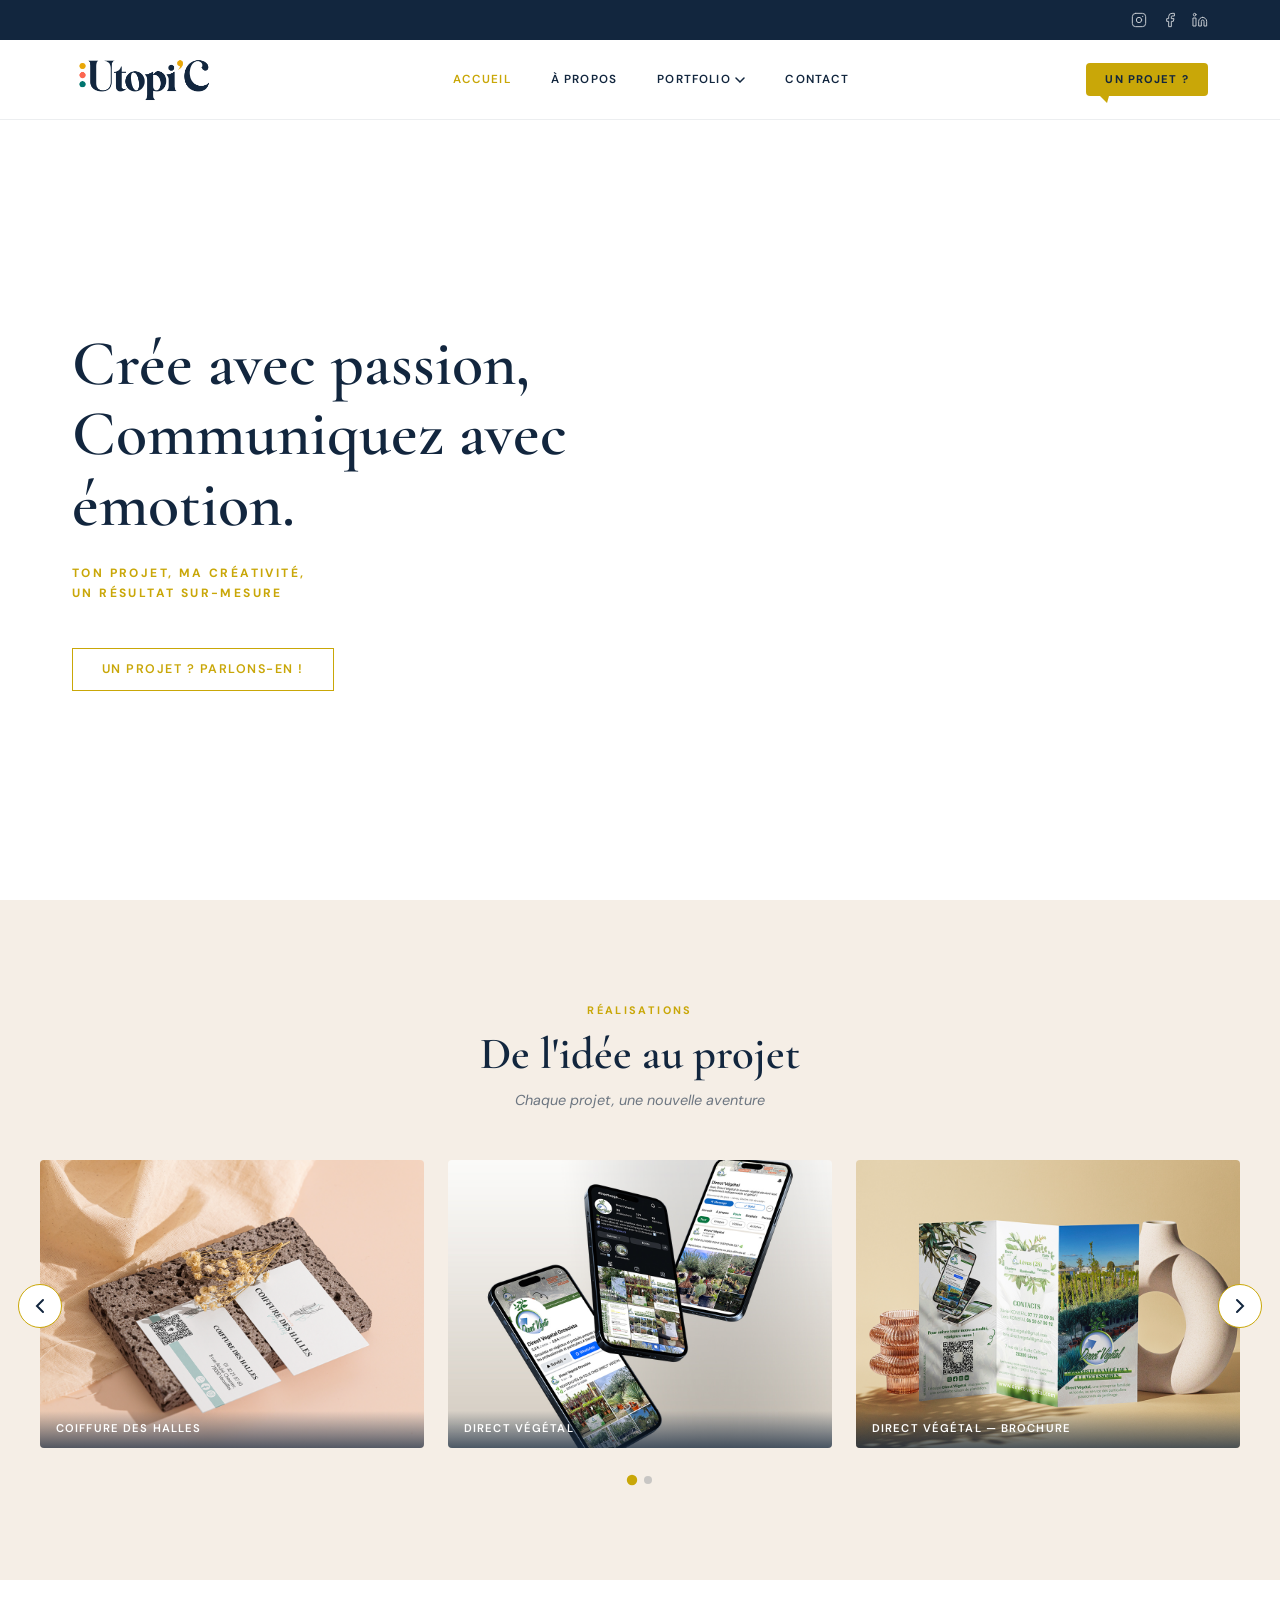
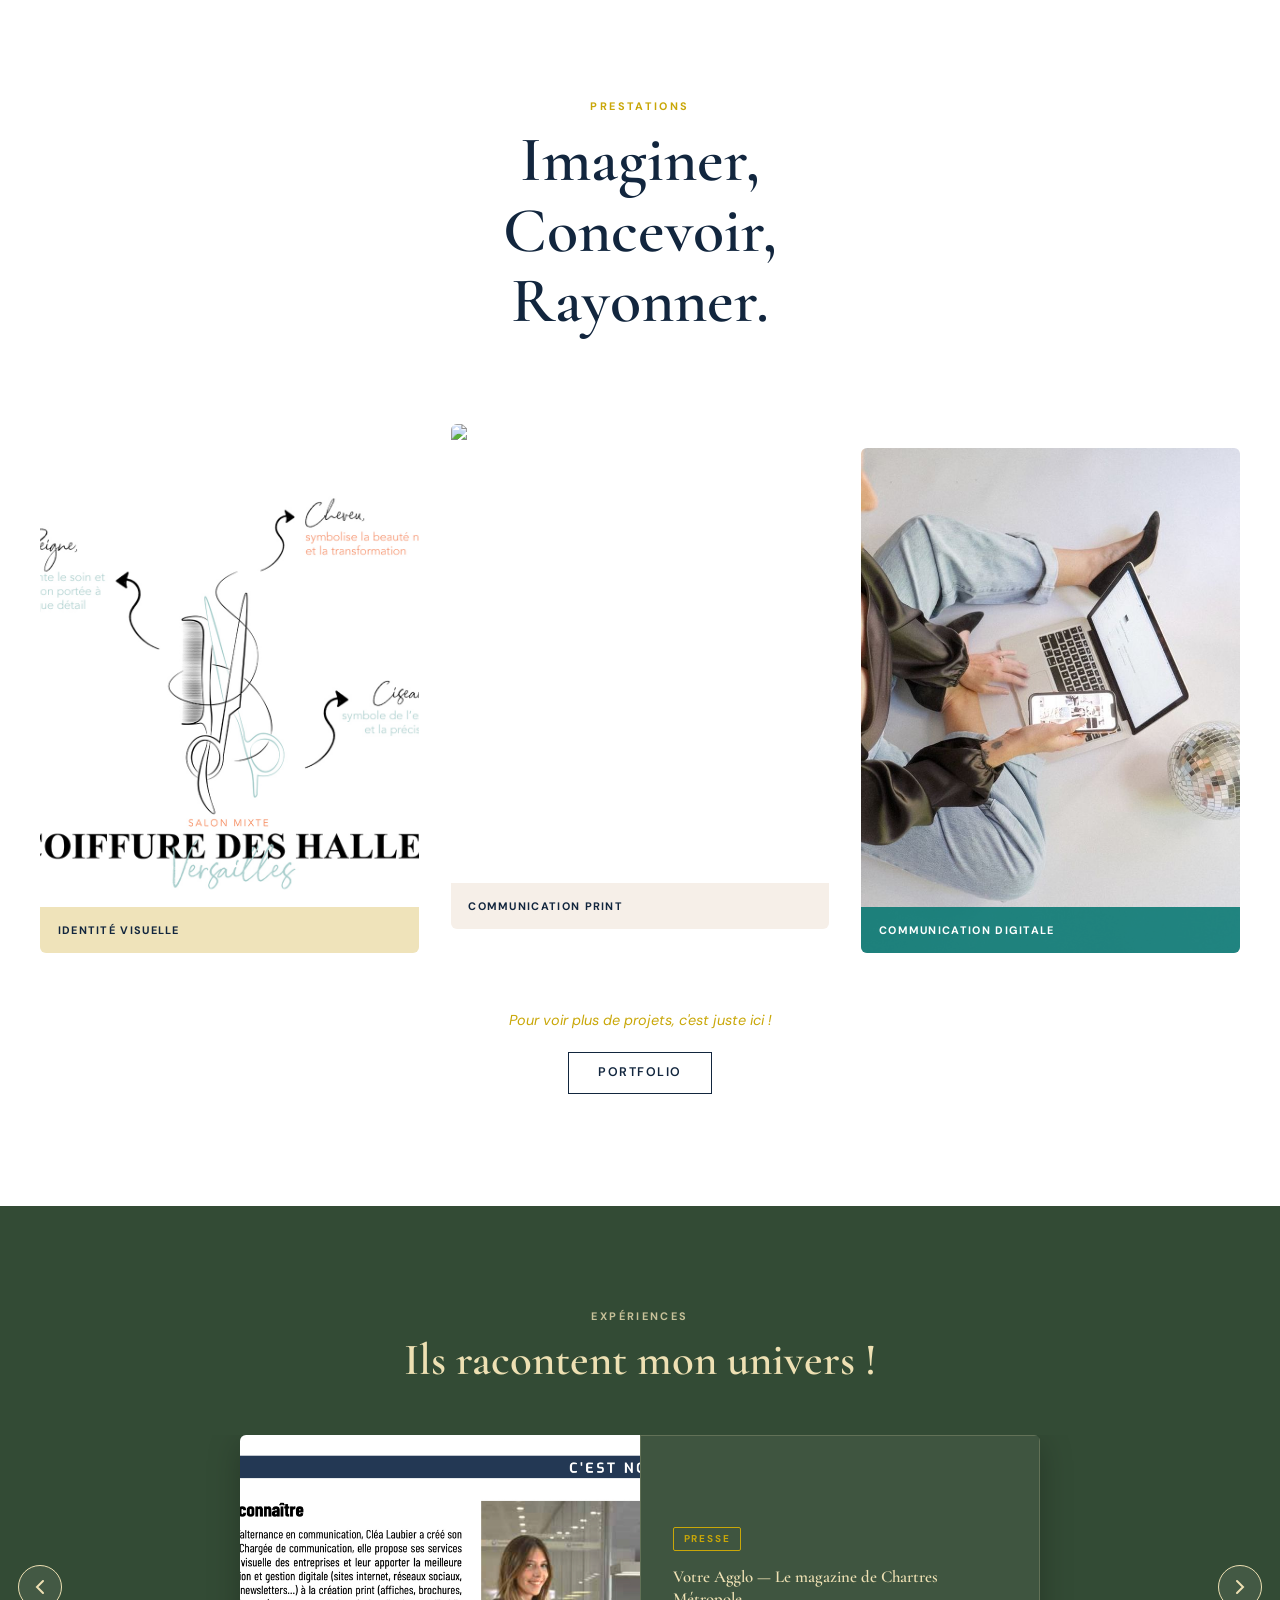
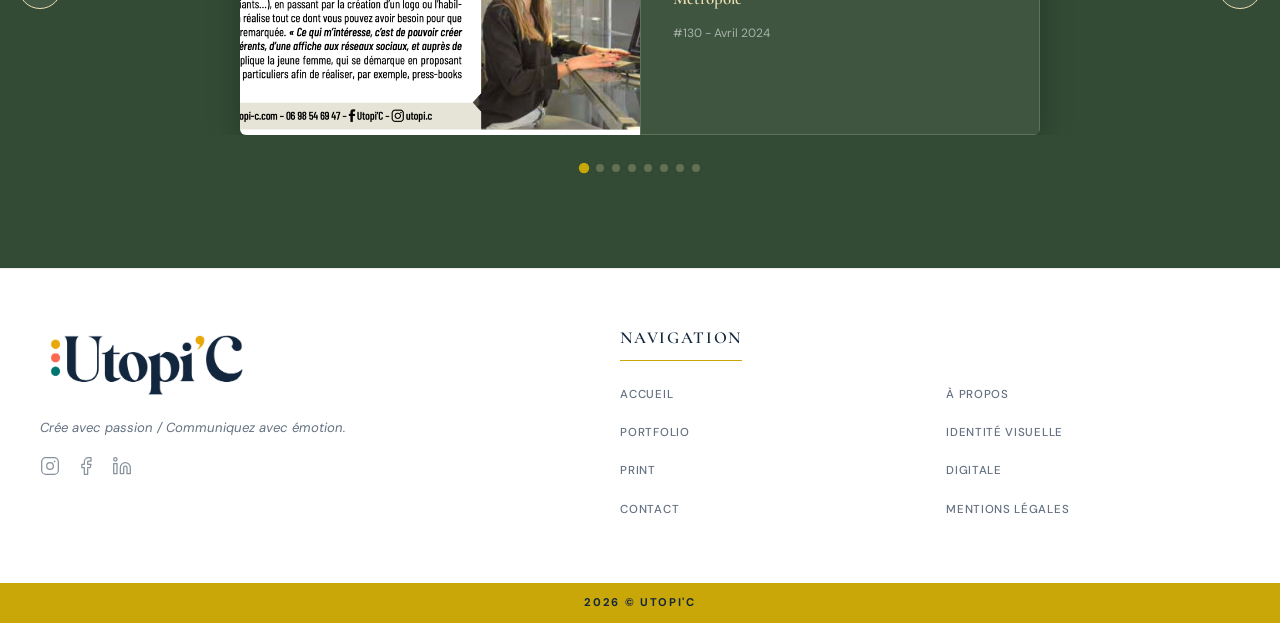
==== index.html @ f3226208 "feat: site Utopi'C complet, prêt pour déploiement" ====
<!DOCTYPE html>
<html lang="fr">
<head>
  <meta charset="UTF-8" />
  <meta name="viewport" content="width=device-width, initial-scale=1.0" />
  <title>Utopi'C — Graphiste & Communicante Freelance</title>
  <meta name="description" content="Cléa Laubier — Graphiste et communicante freelance. Identité visuelle, communication print et digitale. Crée avec passion, communiquez avec émotion." />
  <link rel="preconnect" href="https://fonts.googleapis.com" />
  <link rel="preconnect" href="https://fonts.gstatic.com" crossorigin />
  <link href="https://fonts.googleapis.com/css2?family=Cormorant+Garamond:ital,wght@0,400;0,600;1,400;1,600&family=DM+Sans:ital,opsz,wght@0,9..40,300;0,9..40,400;0,9..40,500;0,9..40,600;1,9..40,400&display=swap" rel="stylesheet" />
  <link rel="stylesheet" href="css/style.css?v=5" />
</head>
<body>

  <!-- ======= HEADER ======= -->
  <header class="site-header" id="navbar">

    <!-- Bande 1 : navy + socials -->
    <div class="header-topbar">
      <div class="header-topbar__inner">
        <div class="header-topbar__socials">
          <a href="https://www.instagram.com/utopi_c_/" target="_blank" rel="noopener" aria-label="Instagram">
            <svg width="16" height="16" viewBox="0 0 24 24" fill="none" stroke="currentColor" stroke-width="1.5" stroke-linecap="round" stroke-linejoin="round">
              <rect x="2" y="2" width="20" height="20" rx="5" ry="5"/><circle cx="12" cy="12" r="4"/><circle cx="17.5" cy="6.5" r="1" fill="currentColor" stroke="none"/>
            </svg>
          </a>
          <a href="https://www.facebook.com/utopic.clea" target="_blank" rel="noopener" aria-label="Facebook">
            <svg width="16" height="16" viewBox="0 0 24 24" fill="none" stroke="currentColor" stroke-width="1.5" stroke-linecap="round" stroke-linejoin="round">
              <path d="M18 2h-3a5 5 0 0 0-5 5v3H7v4h3v8h4v-8h3l1-4h-4V7a1 1 0 0 1 1-1h3z"/>
            </svg>
          </a>
          <a href="https://www.linkedin.com/in/cl%C3%A9a-laubier/" target="_blank" rel="noopener" aria-label="LinkedIn">
            <svg width="16" height="16" viewBox="0 0 24 24" fill="none" stroke="currentColor" stroke-width="1.5" stroke-linecap="round" stroke-linejoin="round">
              <path d="M16 8a6 6 0 0 1 6 6v7h-4v-7a2 2 0 0 0-2-2 2 2 0 0 0-2 2v7h-4v-7a6 6 0 0 1 6-6z"/><rect x="2" y="9" width="4" height="12"/><circle cx="4" cy="4" r="2"/>
            </svg>
          </a>
        </div>
      </div>
    </div>

    <!-- Bande 2 : blanc + logo + nav -->
    <div class="header-main">
      <div class="header-main__inner">

        <a href="index.html" class="header-logo">
          <img src="assets/logos/logo-utopic.png" alt="Utopi'C" class="header-logo__img" />
        </a>

        <nav class="header-nav" id="navMenu" aria-label="Navigation principale">
          <ul class="header-nav__list">
            <li><a href="index.html" class="header-nav__link header-nav__link--active">Accueil</a></li>
            <li><a href="a-propos.html" class="header-nav__link">À propos</a></li>
            <li class="header-nav__item--dropdown">
              <a href="portfolio.html" class="header-nav__link">
                Portfolio
                <svg class="header-nav__chevron" width="10" height="6" viewBox="0 0 10 6" fill="none">
                  <path d="M1 1l4 4 4-4" stroke="currentColor" stroke-width="1.5" stroke-linecap="round"/>
                </svg>
              </a>
              <ul class="header-nav__dropdown">
                <li><a href="identite-visuelle.html" class="header-nav__dropdown-link">Identité visuelle</a></li>
                <li><a href="communication-print.html" class="header-nav__dropdown-link">Communication print</a></li>
                <li><a href="communication-digitale.html" class="header-nav__dropdown-link">Communication digitale</a></li>
              </ul>
            </li>
            <li><a href="contact.html" class="header-nav__link">Contact</a></li>
          </ul>
        </nav>

        <div class="header-right">
          <a href="contact.html" class="btn-contact-bubble">Un projet&nbsp;?</a>
          <button class="header-hamburger" id="hamburger" aria-label="Menu" aria-expanded="false">
            <span></span><span></span><span></span>
          </button>
        </div>

      </div>
    </div>

  </header>

  <main>

    <!-- ======= HERO ======= -->
    <section class="hero">
      <div class="hero__inner">
        <div class="hero__text">
          <p class="hero__tagline">
            Crée avec passion,<br />Communiquez avec émotion.
          </p>
          <p class="hero__subtitle">Ton projet, ma créativité,<br />un résultat sur-mesure</p>
          <a href="contact.html" class="btn btn--gold-outline">Un projet&nbsp;? Parlons-en&nbsp;!</a>
        </div>
        <div class="hero__photo-wrap">
          <img src="assets/images/portrait-clea.png" alt="Cléa Laubier — Graphiste freelance" class="hero__photo" loading="eager" />
        </div>
      </div>
    </section>

    <!-- ======= RÉALISATIONS ======= -->
    <section class="realisations" id="realisations">
      <div class="realisations__inner">

        <header class="section-header">
          <span class="section-label">Réalisations</span>
          <h2 class="section-title">De l'idée au projet</h2>
          <p class="section-sub"><em>Chaque projet, une nouvelle aventure</em></p>
        </header>

        <div class="carousel" id="carouselReal" role="region" aria-label="Carrousel de réalisations">
          <button class="carousel__btn carousel__btn--prev" id="realPrev" aria-label="Projet précédent">
            <svg width="24" height="24" viewBox="0 0 24 24" fill="none" stroke="currentColor" stroke-width="2" stroke-linecap="round"><path d="M15 18l-6-6 6-6"/></svg>
          </button>

          <div class="carousel__viewport">
            <ul class="carousel__track" id="realTrack">
              <li class="carousel__slide">
                <img src="assets/images/carousel-1.png" alt="Coiffure des Halles — identité visuelle" loading="lazy" />
                <span class="carousel__caption">Coiffure des Halles</span>
              </li>
              <li class="carousel__slide">
                <img src="assets/images/carousel-2.jpg" alt="Direct Végétal — réseaux sociaux" loading="lazy" />
                <span class="carousel__caption">Direct Végétal</span>
              </li>
              <li class="carousel__slide">
                <img src="assets/images/carousel-3.png" alt="Direct Végétal — brochure" loading="lazy" />
                <span class="carousel__caption">Direct Végétal — Brochure</span>
              </li>
              <li class="carousel__slide">
                <img src="assets/images/carousel-4.jpg" alt="Letizia Dulier — dossier de sponsoring" loading="lazy" />
                <span class="carousel__caption">Letizia Dulier</span>
              </li>
            </ul>
          </div>

          <button class="carousel__btn carousel__btn--next" id="realNext" aria-label="Projet suivant">
            <svg width="24" height="24" viewBox="0 0 24 24" fill="none" stroke="currentColor" stroke-width="2" stroke-linecap="round"><path d="M9 18l6-6-6-6"/></svg>
          </button>

          <div class="carousel__dots" id="realDots" role="tablist" aria-label="Navigation du carrousel"></div>
        </div>

      </div>
    </section>

    <!-- ======= PRESTATIONS ======= -->
    <section class="prestations" id="prestations">
      <div class="prestations__inner">

        <div class="prestations__header">
          <span class="section-label">Prestations</span>
          <h2 class="prestations__title">Imaginer,<br />Concevoir,<br />Rayonner.</h2>
        </div>

        <div class="prestations__stagger">
          <a href="identite-visuelle.html" class="presta-item presta-item--identite">
            <div class="presta-item__img-wrap">
              <img src="assets/images/presta-identite.jpg" alt="Identité visuelle" loading="lazy" />
            </div>
            <span class="presta-item__label">Identité visuelle</span>
          </a>

          <a href="communication-print.html" class="presta-item presta-item--print">
            <div class="presta-item__img-wrap">
              <img src="assets/images/presta-print.jpg" alt="Communication print" loading="lazy" />
            </div>
            <span class="presta-item__label">Communication print</span>
          </a>

          <a href="communication-digitale.html" class="presta-item presta-item--digital">
            <div class="presta-item__img-wrap">
              <img src="assets/images/presta-digitale.jpeg" alt="Communication digitale" loading="lazy" />
            </div>
            <span class="presta-item__label">Communication digitale</span>
          </a>
        </div>

        <div class="prestations__cta">
          <p>Pour voir plus de projets, c'est juste ici&nbsp;!</p>
          <a href="portfolio.html" class="btn btn--navy">Portfolio</a>
        </div>

      </div>
    </section>

    <!-- ======= EXPÉRIENCES / PRESSE ======= -->
    <section class="experiences" id="experiences">
      <div class="experiences__inner">

        <header class="section-header">
          <span class="section-label">Expériences</span>
          <h2 class="section-title">Ils racontent mon univers&nbsp;!</h2>
        </header>

        <div class="carousel" id="carouselPresse" role="region" aria-label="Carrousel presse">
          <button class="carousel__btn carousel__btn--prev" id="pressePrev" aria-label="Article précédent">
            <svg width="24" height="24" viewBox="0 0 24 24" fill="none" stroke="currentColor" stroke-width="2" stroke-linecap="round"><path d="M15 18l-6-6 6-6"/></svg>
          </button>

          <div class="carousel__viewport">
            <ul class="carousel__track" id="presseTrack">
              <li class="carousel__slide carousel__slide--presse">
                <div class="presse-card">
                  <div class="presse-card__img-wrap">
                    <img src="assets/images/presse-votre-agglo.jpg" alt="Article Votre Agglo" loading="lazy" />
                  </div>
                  <div class="presse-card__body">
                    <span class="presse-card__badge">Presse</span>
                    <p class="presse-card__source">Votre Agglo — Le magazine de Chartres Métropole</p>
                    <p class="presse-card__issue">#130 - Avril 2024</p>
                  </div>
                </div>
              </li>
              <li class="carousel__slide carousel__slide--presse">
                <div class="avis-card">
                  <div class="avis-card__stars">
                    <svg width="20" height="20" viewBox="0 0 24 24" fill="currentColor"><path d="M12 2l3.09 6.26L22 9.27l-5 4.87 1.18 6.88L12 17.77l-6.18 3.25L7 14.14 2 9.27l6.91-1.01L12 2z"/></svg>
                    <svg width="20" height="20" viewBox="0 0 24 24" fill="currentColor"><path d="M12 2l3.09 6.26L22 9.27l-5 4.87 1.18 6.88L12 17.77l-6.18 3.25L7 14.14 2 9.27l6.91-1.01L12 2z"/></svg>
                    <svg width="20" height="20" viewBox="0 0 24 24" fill="currentColor"><path d="M12 2l3.09 6.26L22 9.27l-5 4.87 1.18 6.88L12 17.77l-6.18 3.25L7 14.14 2 9.27l6.91-1.01L12 2z"/></svg>
                    <svg width="20" height="20" viewBox="0 0 24 24" fill="currentColor"><path d="M12 2l3.09 6.26L22 9.27l-5 4.87 1.18 6.88L12 17.77l-6.18 3.25L7 14.14 2 9.27l6.91-1.01L12 2z"/></svg>
                    <svg width="20" height="20" viewBox="0 0 24 24" fill="currentColor"><path d="M12 2l3.09 6.26L22 9.27l-5 4.87 1.18 6.88L12 17.77l-6.18 3.25L7 14.14 2 9.27l6.91-1.01L12 2z"/></svg>
                  </div>
                  <blockquote class="avis-card__quote">
                    « Cléa a su capter l'essence de mon projet dès le premier brief. Le résultat dépasse largement mes attentes — une identité visuelle cohérente, moderne et vraiment à mon image. Je recommande sans hésitation ! »
                  </blockquote>
                  <div class="avis-card__author">
                    <span class="avis-card__name">Loris KONEFAL</span>
                    <span class="avis-card__role">Dirigeant, secteur équestre — Mai 2024</span>
                  </div>
                </div>
              </li>

              <li class="carousel__slide carousel__slide--presse">
                <div class="avis-card">
                  <div class="avis-card__stars">
                    <svg width="20" height="20" viewBox="0 0 24 24" fill="currentColor"><path d="M12 2l3.09 6.26L22 9.27l-5 4.87 1.18 6.88L12 17.77l-6.18 3.25L7 14.14 2 9.27l6.91-1.01L12 2z"/></svg>
                    <svg width="20" height="20" viewBox="0 0 24 24" fill="currentColor"><path d="M12 2l3.09 6.26L22 9.27l-5 4.87 1.18 6.88L12 17.77l-6.18 3.25L7 14.14 2 9.27l6.91-1.01L12 2z"/></svg>
                    <svg width="20" height="20" viewBox="0 0 24 24" fill="currentColor"><path d="M12 2l3.09 6.26L22 9.27l-5 4.87 1.18 6.88L12 17.77l-6.18 3.25L7 14.14 2 9.27l6.91-1.01L12 2z"/></svg>
                    <svg width="20" height="20" viewBox="0 0 24 24" fill="currentColor"><path d="M12 2l3.09 6.26L22 9.27l-5 4.87 1.18 6.88L12 17.77l-6.18 3.25L7 14.14 2 9.27l6.91-1.01L12 2z"/></svg>
                    <svg width="20" height="20" viewBox="0 0 24 24" fill="currentColor"><path d="M12 2l3.09 6.26L22 9.27l-5 4.87 1.18 6.88L12 17.77l-6.18 3.25L7 14.14 2 9.27l6.91-1.01L12 2z"/></svg>
                  </div>
                  <blockquote class="avis-card__quote">
                    « Travail de qualité, à l'écoute, créatif. Je recommande sans hésiter. »
                  </blockquote>
                  <div class="avis-card__author">
                    <span class="avis-card__name">Sophie M.</span>
                    <span class="avis-card__role">Mai 2024</span>
                  </div>
                </div>
              </li>

              <li class="carousel__slide carousel__slide--presse">
                <div class="avis-card">
                  <div class="avis-card__stars">
                    <svg width="20" height="20" viewBox="0 0 24 24" fill="currentColor"><path d="M12 2l3.09 6.26L22 9.27l-5 4.87 1.18 6.88L12 17.77l-6.18 3.25L7 14.14 2 9.27l6.91-1.01L12 2z"/></svg>
                    <svg width="20" height="20" viewBox="0 0 24 24" fill="currentColor"><path d="M12 2l3.09 6.26L22 9.27l-5 4.87 1.18 6.88L12 17.77l-6.18 3.25L7 14.14 2 9.27l6.91-1.01L12 2z"/></svg>
                    <svg width="20" height="20" viewBox="0 0 24 24" fill="currentColor"><path d="M12 2l3.09 6.26L22 9.27l-5 4.87 1.18 6.88L12 17.77l-6.18 3.25L7 14.14 2 9.27l6.91-1.01L12 2z"/></svg>
                    <svg width="20" height="20" viewBox="0 0 24 24" fill="currentColor"><path d="M12 2l3.09 6.26L22 9.27l-5 4.87 1.18 6.88L12 17.77l-6.18 3.25L7 14.14 2 9.27l6.91-1.01L12 2z"/></svg>
                    <svg width="20" height="20" viewBox="0 0 24 24" fill="currentColor"><path d="M12 2l3.09 6.26L22 9.27l-5 4.87 1.18 6.88L12 17.77l-6.18 3.25L7 14.14 2 9.27l6.91-1.01L12 2z"/></svg>
                  </div>
                  <blockquote class="avis-card__quote">
                    « Cléa a su capter l'essence de mon entreprise et la traduire en visuels percutants. »
                  </blockquote>
                  <div class="avis-card__author">
                    <span class="avis-card__name">Pierre D.</span>
                    <span class="avis-card__role">Avril 2024</span>
                  </div>
                </div>
              </li>

              <li class="carousel__slide carousel__slide--presse">
                <div class="avis-card">
                  <div class="avis-card__stars">
                    <svg width="20" height="20" viewBox="0 0 24 24" fill="currentColor"><path d="M12 2l3.09 6.26L22 9.27l-5 4.87 1.18 6.88L12 17.77l-6.18 3.25L7 14.14 2 9.27l6.91-1.01L12 2z"/></svg>
                    <svg width="20" height="20" viewBox="0 0 24 24" fill="currentColor"><path d="M12 2l3.09 6.26L22 9.27l-5 4.87 1.18 6.88L12 17.77l-6.18 3.25L7 14.14 2 9.27l6.91-1.01L12 2z"/></svg>
                    <svg width="20" height="20" viewBox="0 0 24 24" fill="currentColor"><path d="M12 2l3.09 6.26L22 9.27l-5 4.87 1.18 6.88L12 17.77l-6.18 3.25L7 14.14 2 9.27l6.91-1.01L12 2z"/></svg>
                    <svg width="20" height="20" viewBox="0 0 24 24" fill="currentColor"><path d="M12 2l3.09 6.26L22 9.27l-5 4.87 1.18 6.88L12 17.77l-6.18 3.25L7 14.14 2 9.27l6.91-1.01L12 2z"/></svg>
                    <svg width="20" height="20" viewBox="0 0 24 24" fill="currentColor"><path d="M12 2l3.09 6.26L22 9.27l-5 4.87 1.18 6.88L12 17.77l-6.18 3.25L7 14.14 2 9.27l6.91-1.01L12 2z"/></svg>
                  </div>
                  <blockquote class="avis-card__quote">
                    « Une professionnelle réactive et passionnée. Un vrai plaisir de collaborer. »
                  </blockquote>
                  <div class="avis-card__author">
                    <span class="avis-card__name">Marie L.</span>
                    <span class="avis-card__role">Mars 2024</span>
                  </div>
                </div>
              </li>

              <li class="carousel__slide carousel__slide--presse">
                <div class="avis-card">
                  <div class="avis-card__stars">
                    <svg width="20" height="20" viewBox="0 0 24 24" fill="currentColor"><path d="M12 2l3.09 6.26L22 9.27l-5 4.87 1.18 6.88L12 17.77l-6.18 3.25L7 14.14 2 9.27l6.91-1.01L12 2z"/></svg>
                    <svg width="20" height="20" viewBox="0 0 24 24" fill="currentColor"><path d="M12 2l3.09 6.26L22 9.27l-5 4.87 1.18 6.88L12 17.77l-6.18 3.25L7 14.14 2 9.27l6.91-1.01L12 2z"/></svg>
                    <svg width="20" height="20" viewBox="0 0 24 24" fill="currentColor"><path d="M12 2l3.09 6.26L22 9.27l-5 4.87 1.18 6.88L12 17.77l-6.18 3.25L7 14.14 2 9.27l6.91-1.01L12 2z"/></svg>
                    <svg width="20" height="20" viewBox="0 0 24 24" fill="currentColor"><path d="M12 2l3.09 6.26L22 9.27l-5 4.87 1.18 6.88L12 17.77l-6.18 3.25L7 14.14 2 9.27l6.91-1.01L12 2z"/></svg>
                    <svg width="20" height="20" viewBox="0 0 24 24" fill="currentColor"><path d="M12 2l3.09 6.26L22 9.27l-5 4.87 1.18 6.88L12 17.77l-6.18 3.25L7 14.14 2 9.27l6.91-1.01L12 2z"/></svg>
                  </div>
                  <blockquote class="avis-card__quote">
                    « Identité visuelle réussie, communication maîtrisée. Bravo ! »
                  </blockquote>
                  <div class="avis-card__author">
                    <span class="avis-card__name">Thomas R.</span>
                    <span class="avis-card__role">Février 2024</span>
                  </div>
                </div>
              </li>

              <li class="carousel__slide carousel__slide--presse">
                <div class="avis-card">
                  <div class="avis-card__stars">
                    <svg width="20" height="20" viewBox="0 0 24 24" fill="currentColor"><path d="M12 2l3.09 6.26L22 9.27l-5 4.87 1.18 6.88L12 17.77l-6.18 3.25L7 14.14 2 9.27l6.91-1.01L12 2z"/></svg>
                    <svg width="20" height="20" viewBox="0 0 24 24" fill="currentColor"><path d="M12 2l3.09 6.26L22 9.27l-5 4.87 1.18 6.88L12 17.77l-6.18 3.25L7 14.14 2 9.27l6.91-1.01L12 2z"/></svg>
                    <svg width="20" height="20" viewBox="0 0 24 24" fill="currentColor"><path d="M12 2l3.09 6.26L22 9.27l-5 4.87 1.18 6.88L12 17.77l-6.18 3.25L7 14.14 2 9.27l6.91-1.01L12 2z"/></svg>
                    <svg width="20" height="20" viewBox="0 0 24 24" fill="currentColor"><path d="M12 2l3.09 6.26L22 9.27l-5 4.87 1.18 6.88L12 17.77l-6.18 3.25L7 14.14 2 9.27l6.91-1.01L12 2z"/></svg>
                    <svg width="20" height="20" viewBox="0 0 24 24" fill="currentColor"><path d="M12 2l3.09 6.26L22 9.27l-5 4.87 1.18 6.88L12 17.77l-6.18 3.25L7 14.14 2 9.27l6.91-1.01L12 2z"/></svg>
                  </div>
                  <blockquote class="avis-card__quote">
                    « Disponible, créative, à l'écoute. Cléa transforme les idées en projets concrets. »
                  </blockquote>
                  <div class="avis-card__author">
                    <span class="avis-card__name">Caroline B.</span>
                    <span class="avis-card__role">Janvier 2024</span>
                  </div>
                </div>
              </li>

              <li class="carousel__slide carousel__slide--presse">
                <div class="avis-card">
                  <div class="avis-card__stars">
                    <svg width="20" height="20" viewBox="0 0 24 24" fill="currentColor"><path d="M12 2l3.09 6.26L22 9.27l-5 4.87 1.18 6.88L12 17.77l-6.18 3.25L7 14.14 2 9.27l6.91-1.01L12 2z"/></svg>
                    <svg width="20" height="20" viewBox="0 0 24 24" fill="currentColor"><path d="M12 2l3.09 6.26L22 9.27l-5 4.87 1.18 6.88L12 17.77l-6.18 3.25L7 14.14 2 9.27l6.91-1.01L12 2z"/></svg>
                    <svg width="20" height="20" viewBox="0 0 24 24" fill="currentColor"><path d="M12 2l3.09 6.26L22 9.27l-5 4.87 1.18 6.88L12 17.77l-6.18 3.25L7 14.14 2 9.27l6.91-1.01L12 2z"/></svg>
                    <svg width="20" height="20" viewBox="0 0 24 24" fill="currentColor"><path d="M12 2l3.09 6.26L22 9.27l-5 4.87 1.18 6.88L12 17.77l-6.18 3.25L7 14.14 2 9.27l6.91-1.01L12 2z"/></svg>
                    <svg width="20" height="20" viewBox="0 0 24 24" fill="currentColor"><path d="M12 2l3.09 6.26L22 9.27l-5 4.87 1.18 6.88L12 17.77l-6.18 3.25L7 14.14 2 9.27l6.91-1.01L12 2z"/></svg>
                  </div>
                  <blockquote class="avis-card__quote">
                    « Service impeccable, livraison rapide, résultat au-delà de mes attentes. »
                  </blockquote>
                  <div class="avis-card__author">
                    <span class="avis-card__name">Julien P.</span>
                    <span class="avis-card__role">Décembre 2023</span>
                  </div>
                </div>
              </li>
            </ul>
          </div>

          <button class="carousel__btn carousel__btn--next" id="presseNext" aria-label="Article suivant">
            <svg width="24" height="24" viewBox="0 0 24 24" fill="none" stroke="currentColor" stroke-width="2" stroke-linecap="round"><path d="M9 18l6-6-6-6"/></svg>
          </button>

          <div class="carousel__dots" id="presseDots" role="tablist" aria-label="Navigation presse"></div>
        </div>

      </div>
    </section>

  </main>

  <!-- ======= FOOTER ======= -->
  <footer class="site-footer">

    <div class="footer-main">
      <div class="footer-main__inner">

        <div class="footer-brand">
          <img src="assets/logos/logo-utopic.png" alt="Utopi'C" class="footer-brand__logo" />
          <p class="footer-brand__tagline">Crée avec passion / Communiquez avec émotion.</p>
          <div class="footer-brand__socials">
            <a href="https://www.instagram.com/utopi_c_/" target="_blank" rel="noopener" aria-label="Instagram">
              <svg width="20" height="20" viewBox="0 0 24 24" fill="none" stroke="currentColor" stroke-width="1.5" stroke-linecap="round" stroke-linejoin="round">
                <rect x="2" y="2" width="20" height="20" rx="5" ry="5"/><circle cx="12" cy="12" r="4"/><circle cx="17.5" cy="6.5" r="1" fill="currentColor" stroke="none"/>
              </svg>
            </a>
            <a href="https://www.facebook.com/utopic.clea" target="_blank" rel="noopener" aria-label="Facebook">
              <svg width="20" height="20" viewBox="0 0 24 24" fill="none" stroke="currentColor" stroke-width="1.5" stroke-linecap="round" stroke-linejoin="round">
                <path d="M18 2h-3a5 5 0 0 0-5 5v3H7v4h3v8h4v-8h3l1-4h-4V7a1 1 0 0 1 1-1h3z"/>
              </svg>
            </a>
            <a href="https://www.linkedin.com/in/cl%C3%A9a-laubier/" target="_blank" rel="noopener" aria-label="LinkedIn">
              <svg width="20" height="20" viewBox="0 0 24 24" fill="none" stroke="currentColor" stroke-width="1.5" stroke-linecap="round" stroke-linejoin="round">
                <path d="M16 8a6 6 0 0 1 6 6v7h-4v-7a2 2 0 0 0-2-2 2 2 0 0 0-2 2v7h-4v-7a6 6 0 0 1 6-6z"/><rect x="2" y="9" width="4" height="12"/><circle cx="4" cy="4" r="2"/>
              </svg>
            </a>
          </div>
        </div>

        <div class="footer-nav-block">
          <p class="footer-nav-block__title">Navigation</p>
          <ul class="footer-nav-block__cols">
            <li><a href="index.html">Accueil</a></li>
            <li><a href="a-propos.html">À propos</a></li>
            <li><a href="portfolio.html">Portfolio</a></li>
            <li><a href="identite-visuelle.html">Identité visuelle</a></li>
            <li><a href="communication-print.html">Print</a></li>
            <li><a href="communication-digitale.html">Digitale</a></li>
            <li><a href="contact.html">Contact</a></li>
            <li><a href="mentions-legales.html">Mentions légales</a></li>
          </ul>
        </div>

      </div>
    </div>

    <div class="footer-copyright">
      <p>2026 &copy; UTOPI'C</p>
    </div>

  </footer>

  <script src="js/main.js"></script>
</body>
</html>
---- css/style.css ----
/* =============================================
   UTOPI'C — style.css
   ============================================= */

/*
  POLICE MAGIONA DISPLAY — décommenter quand le fichier .woff2 est disponible

@font-face {
  font-family: 'Magiona Display';
  src: url('../assets/fonts/magiona-display.woff2') format('woff2');
  font-weight: 400 700;
  font-style: normal;
  font-display: swap;
}
  Puis : --font-display: 'Magiona Display', 'Cormorant Garamond', Georgia, serif;
*/

/* =============================================
   VARIABLES
   ============================================= */
:root {
  --color-navy:       #12263e;
  --color-green-dark: #334b35;
  --color-teal:       #00756f;
  --color-coral:      #fe6751;
  --color-gold:       #c9a708;
  --color-sand:       #eee0b3;
  --color-cream:      #f5eee6;
  --color-white:      #ffffff;
  --color-text:       #12263e;

  --font-display: 'Cormorant Garamond', Georgia, serif;
  --font-body:    'DM Sans', system-ui, sans-serif;

  --header-topbar-h: 40px;
  --header-main-h:   80px;
  --header-h:        120px;
  --transition:      0.25s ease;
  --max-w:           1200px;
}

/* =============================================
   RESET
   ============================================= */
*, *::before, *::after { box-sizing: border-box; margin: 0; padding: 0; }
html { scroll-behavior: smooth; }
body {
  font-family: var(--font-body);
  color: var(--color-text);
  background: var(--color-white);
  line-height: 1.6;
}
img { display: block; max-width: 100%; height: auto; }
a { text-decoration: none; color: inherit; }
ul { list-style: none; }

/* =============================================
   UTILITIES
   ============================================= */
.btn {
  display: inline-block;
  padding: 0.65rem 1.8rem;
  font-family: var(--font-body);
  font-size: 0.78rem;
  font-weight: 600;
  letter-spacing: 0.12em;
  text-transform: uppercase;
  cursor: pointer;
  border: none;
  transition: background var(--transition), color var(--transition);
}
.btn--gold-outline {
  border: 1.5px solid var(--color-gold);
  color: var(--color-gold);
  background: transparent;
}
.btn--gold-outline:hover {
  background: var(--color-gold);
  color: var(--color-white);
}
.btn--navy {
  border: 1.5px solid var(--color-navy);
  color: var(--color-navy);
  background: transparent;
  display: inline-block;
}
.btn--navy:hover {
  background: var(--color-navy);
  color: var(--color-white);
}
.btn--gold-filled {
  background: var(--color-gold);
  color: var(--color-white);
  border: none;
  display: inline-block;
  font-family: var(--font-display);
  font-style: italic;
  font-size: 1rem;
  letter-spacing: 0.06em;
  text-transform: none;
}
.btn--gold-filled:hover { background: #b8960a; }


/* =============================================
   HEADER — 2 bandes
   ============================================= */
.site-header {
  position: fixed;
  top: 0; left: 0; right: 0;
  z-index: 100;
}
.site-header--scrolled .header-main {
  box-shadow: 0 2px 20px rgba(18,38,62,0.1);
}

/* Bande 1 : navy + socials */
.header-topbar {
  background: var(--color-navy);
  height: var(--header-topbar-h);
}
.header-topbar__inner {
  max-width: var(--max-w);
  margin: 0 auto;
  height: 100%;
  padding: 0 2rem;
  display: flex;
  align-items: center;
  justify-content: flex-end;
}
.header-topbar__socials {
  display: flex;
  align-items: center;
  gap: 0.9rem;
}
.header-topbar__socials a {
  color: var(--color-white);
  opacity: 0.75;
  display: flex;
  transition: opacity var(--transition);
}
.header-topbar__socials a:hover { opacity: 1; }

/* Bande 2 : blanc + logo + nav */
.header-main {
  background: var(--color-white);
  height: var(--header-main-h);
  border-bottom: 1px solid rgba(18,38,62,0.08);
  transition: box-shadow var(--transition);
}
.header-main__inner {
  max-width: var(--max-w);
  margin: 0 auto;
  height: 100%;
  padding: 0 2rem;
  display: flex;
  align-items: center;
  gap: 2rem;
}

/* Logo */
.header-logo { flex-shrink: 0; }
.header-logo__img {
  height: 54px;
  width: auto;
  object-fit: contain;
}

/* Nav */
.header-nav { flex: 1; }
.header-nav__list {
  display: flex;
  align-items: center;
  justify-content: center;
  gap: 2.5rem;
}
.header-nav__link {
  font-size: 0.73rem;
  font-weight: 600;
  letter-spacing: 0.1em;
  text-transform: uppercase;
  color: var(--color-navy);
  display: flex;
  align-items: center;
  gap: 0.3rem;
  transition: color var(--transition);
}
.header-nav__link:hover,
.header-nav__link--active { color: var(--color-gold); }

/* Dropdown */
.header-nav__item--dropdown { position: relative; }
.header-nav__chevron {
  transition: transform var(--transition);
  flex-shrink: 0;
}
.header-nav__item--dropdown:hover .header-nav__chevron { transform: rotate(180deg); }
.header-nav__dropdown {
  position: absolute;
  top: calc(100% + 1rem);
  left: 50%;
  transform: translateX(-50%);
  background: var(--color-white);
  border-top: 2px solid var(--color-gold);
  box-shadow: 0 8px 24px rgba(18,38,62,0.12);
  min-width: 220px;
  padding: 0.5rem 0;
  opacity: 0;
  visibility: hidden;
  pointer-events: none;
  transition: opacity var(--transition), visibility var(--transition), top var(--transition);
}
.header-nav__item--dropdown:hover .header-nav__dropdown {
  opacity: 1;
  visibility: visible;
  pointer-events: auto;
  top: calc(100% + 0.5rem);
}
.header-nav__dropdown-link {
  display: block;
  padding: 0.65rem 1.4rem;
  font-size: 0.71rem;
  font-weight: 500;
  letter-spacing: 0.08em;
  text-transform: uppercase;
  color: var(--color-navy);
  transition: color var(--transition), padding-left var(--transition);
}
.header-nav__dropdown-link:hover { color: var(--color-gold); padding-left: 1.8rem; }

/* Bouton Contact — bulle de dialogue */
.header-right {
  display: flex;
  align-items: center;
  gap: 1rem;
  flex-shrink: 0;
}
.btn-contact-bubble {
  background: var(--color-gold);
  color: var(--color-navy);
  padding: 0.5rem 1.2rem;
  font-size: 0.7rem;
  font-weight: 700;
  letter-spacing: 0.1em;
  text-transform: uppercase;
  border-radius: 4px;
  position: relative;
  display: inline-block;
  transition: background var(--transition);
}
.btn-contact-bubble::after {
  content: '';
  position: absolute;
  bottom: -7px;
  left: 14px;
  border-left: 7px solid transparent;
  border-right: 2px solid transparent;
  border-top: 7px solid var(--color-gold);
  transition: border-top-color var(--transition);
}
.btn-contact-bubble:hover { background: #b8960a; }
.btn-contact-bubble:hover::after { border-top-color: #b8960a; }

/* Hamburger */
.header-hamburger {
  display: none;
  flex-direction: column;
  justify-content: center;
  gap: 5px;
  width: 28px;
  height: 28px;
  background: none;
  border: none;
  cursor: pointer;
  padding: 0;
}
.header-hamburger span {
  display: block;
  height: 2px;
  width: 100%;
  background: var(--color-navy);
  border-radius: 2px;
  transition: transform var(--transition), opacity var(--transition);
}
.header-hamburger.is-open span:nth-child(1) { transform: translateY(7px) rotate(45deg); }
.header-hamburger.is-open span:nth-child(2) { opacity: 0; }
.header-hamburger.is-open span:nth-child(3) { transform: translateY(-7px) rotate(-45deg); }


/* =============================================
   FOOTER — fond blanc + barre dorée
   ============================================= */
.site-footer { }

.footer-main {
  background: var(--color-white);
  padding: 3.5rem 2rem;
  border-top: 1px solid rgba(18,38,62,0.08);
}
.footer-main__inner {
  max-width: var(--max-w);
  margin: 0 auto;
  display: grid;
  grid-template-columns: 1fr 1.2fr;
  gap: 4rem;
  align-items: start;
}

.footer-brand__logo {
  height: 80px;
  width: auto;
  object-fit: contain;
  margin-bottom: 0.8rem;
}
.footer-brand__tagline {
  font-size: 0.82rem;
  font-style: italic;
  color: var(--color-navy);
  opacity: 0.65;
  line-height: 1.7;
  margin-bottom: 1rem;
}
.footer-brand__socials {
  display: flex;
  gap: 1rem;
}
.footer-brand__socials a {
  color: var(--color-navy);
  opacity: 0.5;
  display: flex;
  transition: opacity var(--transition), color var(--transition);
}
.footer-brand__socials a:hover { opacity: 1; color: var(--color-gold); }

.footer-nav-block__title {
  font-family: var(--font-display);
  font-size: 1.05rem;
  font-weight: 600;
  color: var(--color-navy);
  text-transform: uppercase;
  letter-spacing: 0.1em;
  padding-bottom: 0.5rem;
  border-bottom: 1.5px solid var(--color-gold);
  margin-bottom: 1.2rem;
  display: inline-block;
}
.footer-nav-block__cols {
  display: grid;
  grid-template-columns: 1fr 1fr;
  gap: 0.4rem 2rem;
}
.footer-nav-block__cols li { margin-bottom: 0.4rem; }
.footer-nav-block__cols a {
  font-size: 0.72rem;
  font-weight: 500;
  letter-spacing: 0.06em;
  text-transform: uppercase;
  color: var(--color-navy);
  opacity: 0.65;
  transition: opacity var(--transition), color var(--transition);
}
.footer-nav-block__cols a:hover { opacity: 1; color: var(--color-gold); }

.footer-copyright {
  background: var(--color-gold);
  padding: 0.7rem 2rem;
  text-align: center;
}
.footer-copyright p {
  font-size: 0.7rem;
  font-weight: 700;
  letter-spacing: 0.15em;
  text-transform: uppercase;
  color: var(--color-navy);
}


/* =============================================
   SECTION COMMONS
   ============================================= */
.section-header {
  text-align: center;
  margin-bottom: 3rem;
}
.section-label {
  display: inline-block;
  font-size: 0.68rem;
  font-weight: 700;
  letter-spacing: 0.22em;
  text-transform: uppercase;
  color: var(--color-gold);
  margin-bottom: 0.6rem;
}
.section-title {
  font-family: var(--font-display);
  font-size: clamp(2rem, 3.5vw, 3rem);
  font-weight: 600;
  color: var(--color-navy);
  line-height: 1.15;
  margin-bottom: 0.5rem;
}
.section-sub {
  font-size: 0.9rem;
  color: var(--color-text);
  opacity: 0.6;
  font-style: italic;
}


/* =============================================
   HERO — texte gauche, photo droite
   ============================================= */
.hero {
  min-height: 100vh;
  padding-top: var(--header-h);
  background: var(--color-white);
  display: flex;
  align-items: center;
}
.hero__inner {
  max-width: var(--max-w);
  margin: 0 auto;
  padding: 6rem 2rem;
  display: grid;
  grid-template-columns: 1.3fr 1fr;
  align-items: center;
  gap: 4rem;
}
.hero__tagline {
  font-family: var(--font-display);
  font-size: clamp(2.8rem, 5vw, 5rem);
  font-weight: 600;
  line-height: 1.1;
  color: var(--color-navy);
  margin-bottom: 1.4rem;
}
.hero__subtitle {
  font-size: 0.75rem;
  font-weight: 700;
  letter-spacing: 0.2em;
  text-transform: uppercase;
  color: var(--color-gold);
  margin-bottom: 2.8rem;
  line-height: 1.7;
}
.hero__photo-wrap {
  display: flex;
  justify-content: center;
}
.hero__photo {
  width: 100%;
  max-width: 420px;
  aspect-ratio: 3 / 4;
  object-fit: cover;
  object-position: top center;
  border-radius: 200px 200px 0 200px;
  display: block;
  color: transparent;
}

/* Hide Contact nav link on the contact page itself */
.page-contact .header-nav__list > li > a[href="contact.html"] { display: none; }


/* =============================================
   RÉALISATIONS — fond crème, carousel projets
   ============================================= */
.realisations {
  padding: 6rem 2rem;
  background: var(--color-cream);
}
.realisations__inner {
  max-width: var(--max-w);
  margin: 0 auto;
}

/* --- Carousel --- */
.carousel { position: relative; }
.carousel__viewport { overflow: hidden; }
.carousel__track {
  display: flex;
  gap: 1.5rem;
  transition: transform 0.45s cubic-bezier(0.4, 0, 0.2, 1);
  will-change: transform;
}
.carousel__slide {
  flex: 0 0 calc(33.333% - 1rem);
  min-width: 0;
  position: relative;
  border-radius: 4px;
  overflow: hidden;
  cursor: default;
}
.carousel__slide img {
  width: 100%;
  aspect-ratio: 4 / 3;
  object-fit: cover;
  display: block;
  transition: transform 0.4s ease;
  color: transparent;
}
.carousel__slide:hover img { transform: scale(1.03); }
.carousel__caption {
  position: absolute;
  bottom: 0; left: 0; right: 0;
  padding: 0.6rem 1rem;
  background: linear-gradient(transparent, rgba(18,38,62,0.7));
  color: var(--color-white);
  font-size: 0.7rem;
  font-weight: 600;
  letter-spacing: 0.1em;
  text-transform: uppercase;
}

/* Boutons */
.carousel__btn {
  position: absolute;
  top: 50%;
  transform: translateY(calc(-50% - 1rem));
  z-index: 2;
  width: 44px;
  height: 44px;
  border-radius: 50%;
  border: 1.5px solid var(--color-gold);
  background: var(--color-white);
  color: var(--color-navy);
  cursor: pointer;
  display: flex;
  align-items: center;
  justify-content: center;
  transition: background var(--transition), color var(--transition);
}
.carousel__btn:hover { background: var(--color-gold); color: var(--color-white); }
.carousel__btn--prev { left: -22px; }
.carousel__btn--next { right: -22px; }
.carousel__btn:disabled { opacity: 0.3; cursor: default; }

/* Dots */
.carousel__dots {
  display: flex;
  justify-content: center;
  gap: 0.5rem;
  margin-top: 1.8rem;
}
.carousel__dot {
  width: 8px;
  height: 8px;
  border-radius: 50%;
  border: none;
  background: rgba(18,38,62,0.2);
  cursor: pointer;
  padding: 0;
  transition: background var(--transition), transform var(--transition);
}
.carousel__dot.is-active {
  background: var(--color-gold);
  transform: scale(1.3);
}


/* =============================================
   PRESTATIONS — fond blanc, titre + 3 images en escalier
   ============================================= */
.prestations {
  padding: 7rem 2rem;
  background: var(--color-white);
}
.prestations__inner {
  max-width: var(--max-w);
  margin: 0 auto;
}
.prestations__header {
  text-align: center;
  margin-bottom: 4rem;
}
.prestations__title {
  font-family: var(--font-display);
  font-size: clamp(2.8rem, 5vw, 5rem);
  font-weight: 600;
  color: var(--color-navy);
  text-align: center;
  line-height: 1.1;
}

/* Escalier : 3 colonnes décalées */
.prestations__stagger {
  display: grid;
  grid-template-columns: repeat(3, 1fr);
  gap: 2rem;
  align-items: center;
  margin-bottom: 3.5rem;
}
.presta-item {
  border-radius: 6px;
  overflow: hidden;
  position: relative;
  text-decoration: none;
  display: block;
  transition: transform var(--transition), box-shadow var(--transition);
}
.presta-item:nth-child(1) { margin-top: 3rem; }
.presta-item:nth-child(2) { margin-top: 0; }
.presta-item:nth-child(3) { margin-top: 3rem; }

.presta-item:hover { transform: translateY(-4px); box-shadow: 0 16px 40px rgba(18,38,62,0.14); }

.presta-item__img-wrap {
  position: relative;
  aspect-ratio: 3/4;
  overflow: hidden;
}
.presta-item__img-wrap img {
  position: absolute;
  inset: 0;
  width: 100%;
  height: 100%;
  object-fit: cover;
  display: block;
  color: transparent;
  transition: transform 0.45s ease;
}
.presta-item:hover .presta-item__img-wrap img { transform: scale(1.05); }

.presta-item__label {
  position: absolute;
  bottom: 0; left: 0; right: 0;
  padding: 0.9rem 1.1rem;
  font-size: 0.68rem;
  font-weight: 700;
  letter-spacing: 0.12em;
  text-transform: uppercase;
  color: var(--color-navy);
}
.presta-item--identite .presta-item__label  { background: rgba(238,224,179,0.9); }
.presta-item--print    .presta-item__label  { background: rgba(245,238,230,0.9); }
.presta-item--digital  .presta-item__label  {
  background: rgba(0,117,111,0.85);
  color: var(--color-white);
}

/* CTA */
.prestations__cta {
  text-align: center;
  display: flex;
  flex-direction: column;
  align-items: center;
  gap: 1.2rem;
}
.prestations__cta p {
  font-size: 0.9rem;
  font-style: italic;
  color: var(--color-gold);
}


/* =============================================
   EXPÉRIENCES — fond vert foncé #334b35
   ============================================= */
.experiences {
  padding: 6rem 2rem;
  background: var(--color-green-dark);
}
.experiences__inner { max-width: var(--max-w); margin: 0 auto; }
.experiences .section-label { color: var(--color-sand) !important; opacity: 0.8; }
.experiences .section-title { color: var(--color-sand) !important; }
.experiences .section-sub   { color: var(--color-sand) !important; opacity: 0.6; }

/* Slide presse/avis — carousel pleine largeur */
.carousel__slide--presse { flex: 0 0 100%; }
.carousel__slide--presse .presse-card,
.carousel__slide--presse .avis-card { max-width: 800px; margin: 0 auto; }

.presse-card {
  display: grid;
  grid-template-columns: 1fr 1fr;
  border-radius: 6px;
  overflow: hidden;
  box-shadow: 0 8px 32px rgba(0,0,0,0.25);
}
.presse-card__img-wrap {
  overflow: hidden;
  aspect-ratio: 4/3;
}
.presse-card__img-wrap img {
  width: 100%; height: 100%;
  object-fit: cover; object-position: top;
  display: block; color: transparent;
}
.presse-card__body {
  background: rgba(255,255,255,0.06);
  border: 1px solid rgba(238,224,179,0.2);
  color: var(--color-white);
  padding: 2.5rem 2rem;
  display: flex;
  flex-direction: column;
  justify-content: center;
  gap: 0.9rem;
}
.presse-card__badge {
  display: inline-block;
  font-size: 0.62rem;
  font-weight: 700;
  letter-spacing: 0.18em;
  text-transform: uppercase;
  color: var(--color-gold);
  border: 1px solid var(--color-gold);
  padding: 0.2rem 0.6rem;
  border-radius: 2px;
  width: fit-content;
}
.presse-card__source {
  font-family: var(--font-display);
  font-size: 1.05rem;
  font-weight: 600;
  line-height: 1.3;
  color: var(--color-sand);
}
.presse-card__issue { font-size: 0.75rem; opacity: 0.55; }

/* Carte avis client */
.avis-card {
  background: rgba(255,255,255,0.06);
  border: 1px solid rgba(238,224,179,0.2);
  border-radius: 6px;
  padding: 2.5rem 3rem;
  display: flex;
  flex-direction: column;
  gap: 1.4rem;
  box-shadow: 0 8px 32px rgba(0,0,0,0.25);
}
.avis-card__stars {
  display: flex;
  gap: 0.25rem;
  color: var(--color-gold);
}
.avis-card__quote {
  font-family: var(--font-display);
  font-size: 1.15rem;
  font-style: italic;
  line-height: 1.65;
  color: var(--color-sand);
}
.avis-card__author {
  display: flex;
  flex-direction: column;
  gap: 0.15rem;
}
.avis-card__name {
  font-size: 0.75rem;
  font-weight: 700;
  letter-spacing: 0.12em;
  text-transform: uppercase;
  color: var(--color-gold);
}
.avis-card__role {
  font-size: 0.72rem;
  color: var(--color-sand);
  opacity: 0.6;
}

/* Dots sur fond vert */
.experiences .carousel__dot { background: rgba(238,224,179,0.25); }
.experiences .carousel__dot.is-active { background: var(--color-gold); }
.experiences .carousel__btn {
  background: rgba(255,255,255,0.08);
  border-color: var(--color-sand);
  color: var(--color-sand);
}
.experiences .carousel__btn:hover { background: var(--color-gold); border-color: var(--color-gold); color: var(--color-navy); }


/* =============================================
   RESPONSIVE
   ============================================= */
@media (max-width: 768px) {

  /* Header — topbar masquée sur mobile */
  .header-topbar { display: none; }

  .header-nav {
    position: fixed;
    top: var(--header-main-h);
    left: 0; right: 0; bottom: 0;
    background: var(--color-white);
    border-top: 1px solid rgba(18,38,62,0.1);
    flex-direction: column;
    justify-content: flex-start;
    padding: 2rem 1.5rem;
    transform: translateX(100%);
    transition: transform var(--transition);
    overflow-y: auto;
  }
  .header-nav.is-open { transform: translateX(0); }
  .header-nav__list {
    flex-direction: column;
    align-items: flex-start;
    gap: 0;
  }
  .header-nav__list > li { width: 100%; border-bottom: 1px solid rgba(18,38,62,0.06); }
  .header-nav__link { padding: 1rem 0; font-size: 0.85rem; }
  .header-nav__dropdown {
    position: static;
    transform: none;
    box-shadow: none;
    border-top: none;
    border-left: 2px solid var(--color-gold);
    margin-left: 1rem;
    opacity: 1;
    visibility: visible;
    pointer-events: auto;
    padding: 0.25rem 0;
    display: none;
  }
  .header-nav__item--dropdown.is-open .header-nav__dropdown { display: block; }
  .header-nav__chevron { margin-left: auto; }
  .header-hamburger { display: flex; }

  /* Hero */
  .hero__inner {
    padding: 3rem 1.5rem 4rem;
    grid-template-columns: 1fr;
  }
  .hero__tagline { font-size: clamp(2rem, 7vw, 3rem); }
  .hero__photo-wrap { order: -1; }
  .hero__photo { max-width: 240px; border-radius: 120px 120px 0 120px; }

  /* Footer */
  .footer-main__inner { grid-template-columns: 1fr; gap: 2rem; }
  .footer-nav-block__cols { grid-template-columns: 1fr; }

  /* Carousel */
  .carousel__slide { flex: 0 0 100%; }
  .carousel__btn--prev { left: -4px; }
  .carousel__btn--next { right: -4px; }

  /* Prestations */
  .prestations__stagger { grid-template-columns: 1fr; }
  .presta-item:nth-child(1),
  .presta-item:nth-child(2),
  .presta-item:nth-child(3) { margin-top: 0; }

  /* Presse / Avis */
  .presse-card { grid-template-columns: 1fr; }
  .presse-card__img-wrap { aspect-ratio: 16/9; }
  .carousel__slide--presse { flex: 0 0 100%; }
  .avis-card { padding: 2rem 1.5rem; }
}

@media (min-width: 769px) and (max-width: 1024px) {
  .carousel__slide { flex: 0 0 calc(50% - 0.75rem); }
  .prestations__stagger { grid-template-columns: repeat(2, 1fr); }
  .presta-item:nth-child(1),
  .presta-item:nth-child(3) { margin-top: 1.5rem; }
}
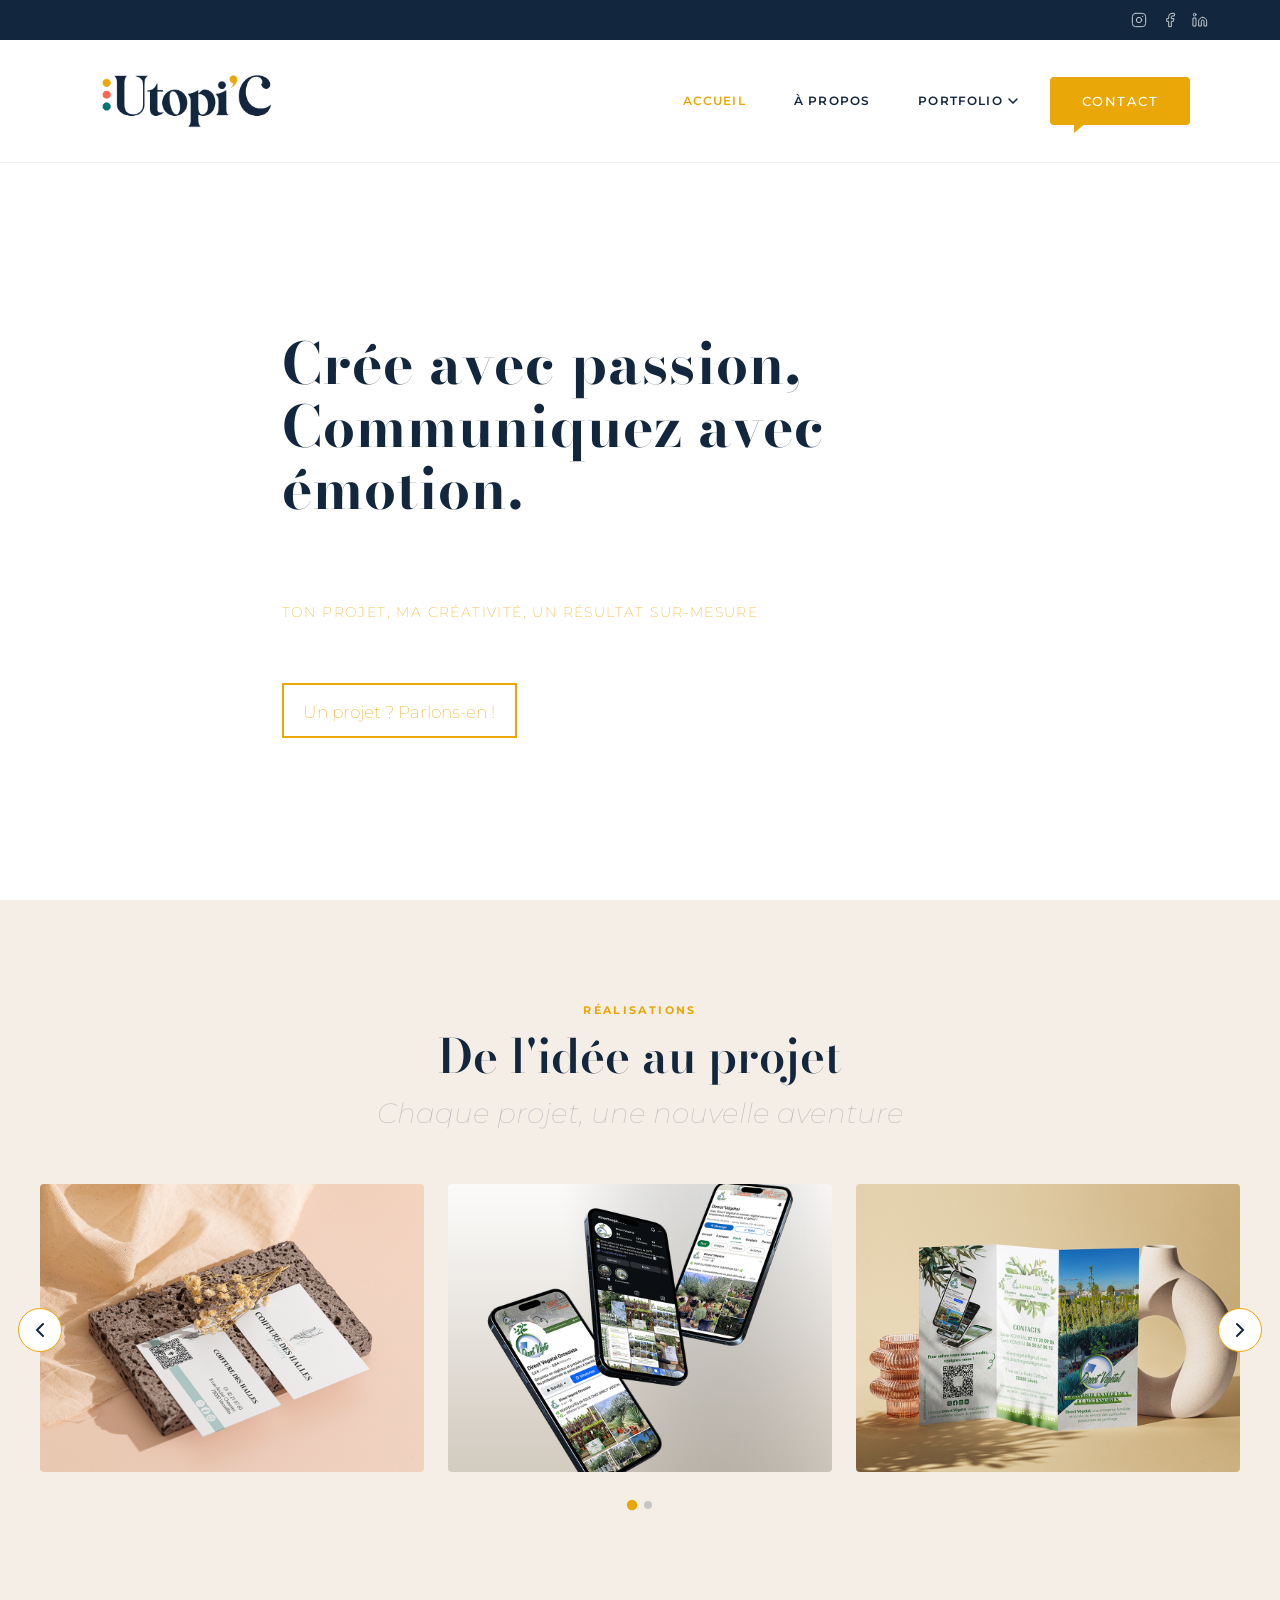
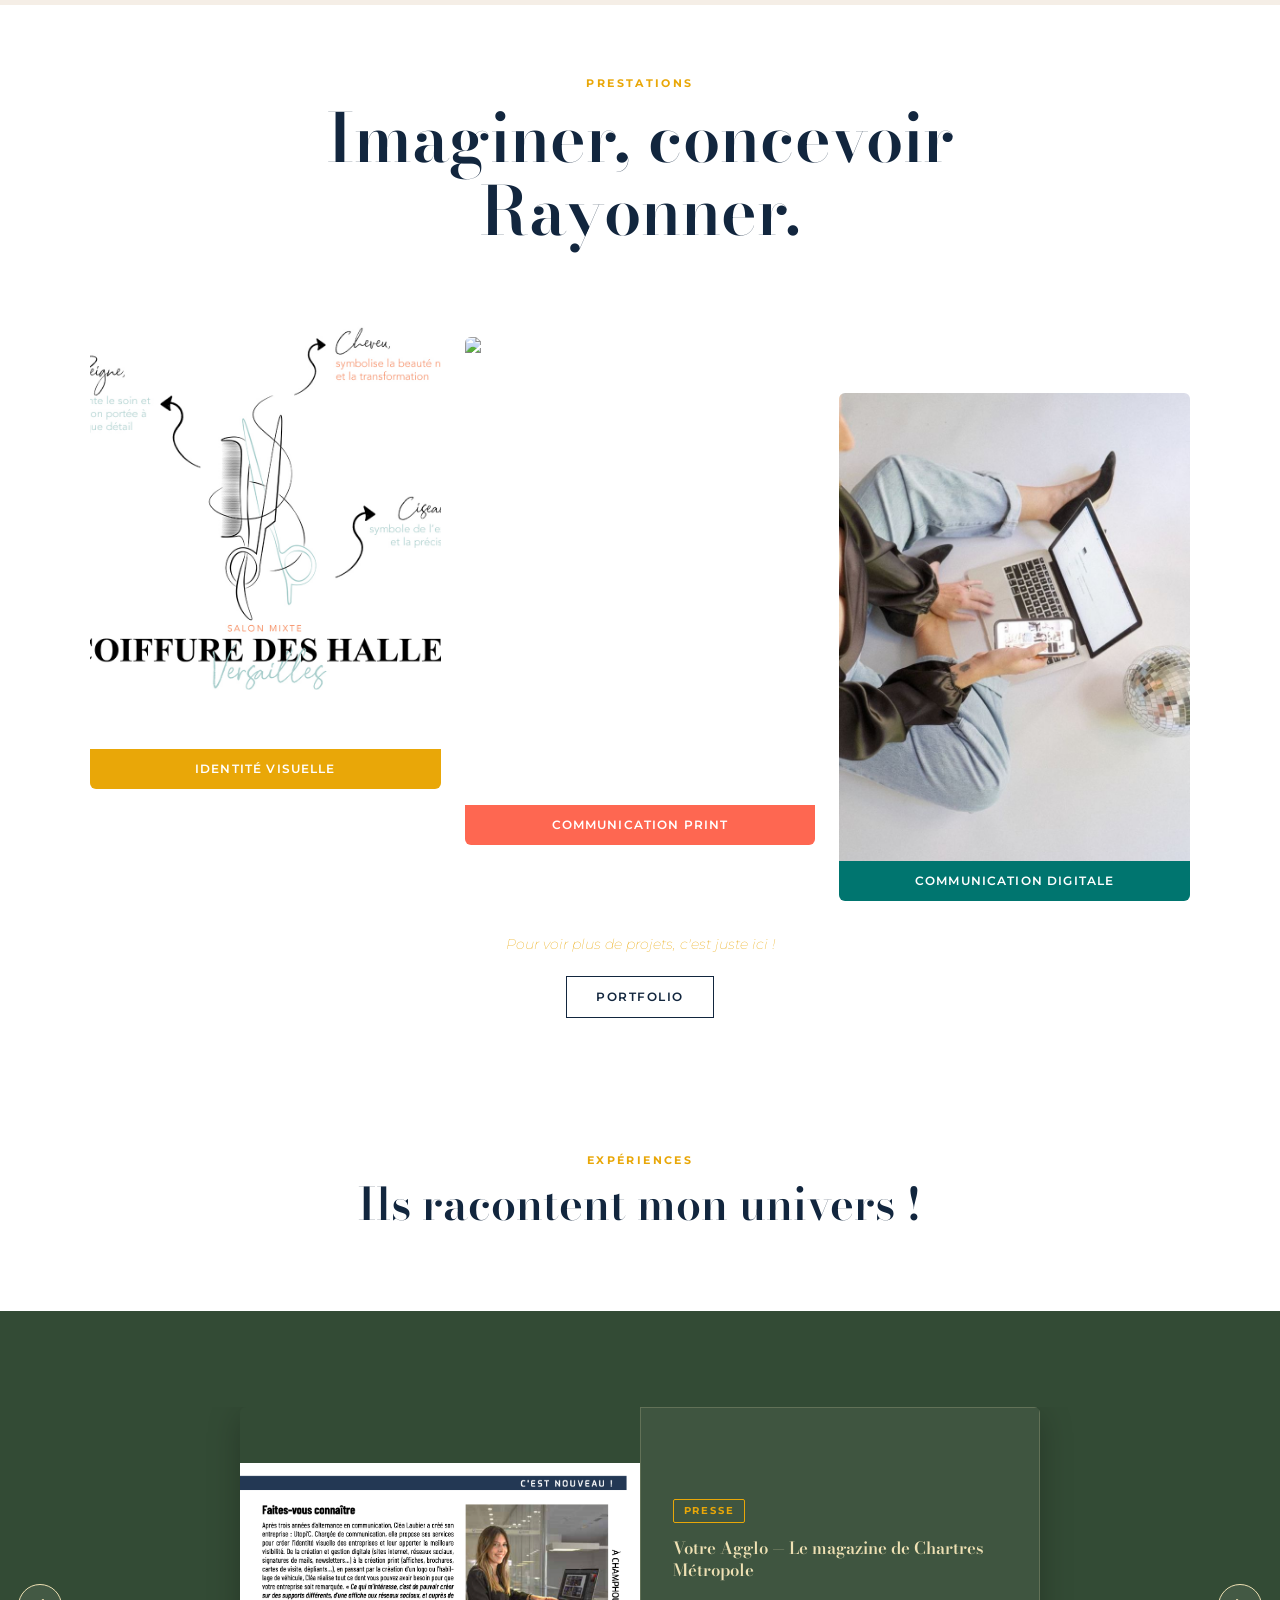
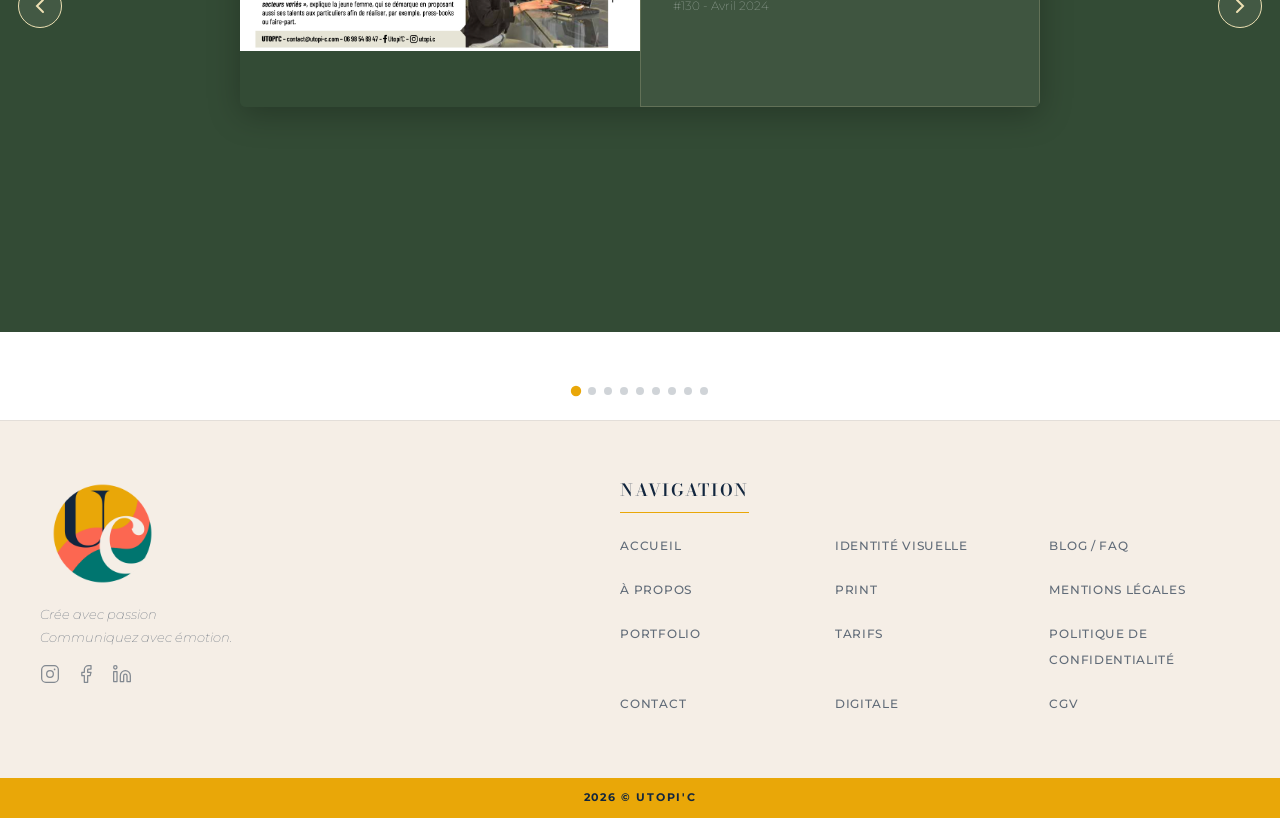
==== commit 52633b87: "Round 15 — Liens sociaux, boutons, footer nav, tarifs, CGV et contenus - 15.1 : boutons outlined jau" ====
--- a/index.html
+++ b/index.html
@@ -1,14 +1,14 @@
-<!DOCTYPE html>
+﻿<!DOCTYPE html>
 <html lang="fr">
 <head>
   <meta charset="UTF-8" />
   <meta name="viewport" content="width=device-width, initial-scale=1.0" />
-  <title>Utopi'C — Graphiste & Communicante Freelance</title>
-  <meta name="description" content="Cléa Laubier — Graphiste et communicante freelance. Identité visuelle, communication print et digitale. Crée avec passion, communiquez avec émotion." />
+  <title>Utopi'C — Chargée de communication 360°</title>
+  <meta name="description" content="Cléa Laubier — Chargée de communication 360°. Identité visuelle, communication print et digitale. Crée avec passion, communiquez avec émotion." />
   <link rel="preconnect" href="https://fonts.googleapis.com" />
   <link rel="preconnect" href="https://fonts.gstatic.com" crossorigin />
-  <link href="https://fonts.googleapis.com/css2?family=Cormorant+Garamond:ital,wght@0,400;0,600;1,400;1,600&family=DM+Sans:ital,opsz,wght@0,9..40,300;0,9..40,400;0,9..40,500;0,9..40,600;1,9..40,400&display=swap" rel="stylesheet" />
-  <link rel="stylesheet" href="css/style.css?v=5" />
+  <link href="https://fonts.googleapis.com/css2?family=Bodoni+Moda:ital,opsz,wght@0,6..96,400..900;1,6..96,400..900&family=Montserrat:wght@100..900&display=swap" rel="stylesheet" />
+  <link rel="stylesheet" href="css/style.css?v=13" />
 </head>
 <body>
 
@@ -19,12 +19,12 @@
     <div class="header-topbar">
       <div class="header-topbar__inner">
         <div class="header-topbar__socials">
-          <a href="https://www.instagram.com/utopi_c_/" target="_blank" rel="noopener" aria-label="Instagram">
+          <a href="https://www.instagram.com/utopi.c/" target="_blank" rel="noopener" aria-label="Instagram">
             <svg width="16" height="16" viewBox="0 0 24 24" fill="none" stroke="currentColor" stroke-width="1.5" stroke-linecap="round" stroke-linejoin="round">
               <rect x="2" y="2" width="20" height="20" rx="5" ry="5"/><circle cx="12" cy="12" r="4"/><circle cx="17.5" cy="6.5" r="1" fill="currentColor" stroke="none"/>
             </svg>
           </a>
-          <a href="https://www.facebook.com/utopic.clea" target="_blank" rel="noopener" aria-label="Facebook">
+          <a href="https://www.facebook.com/utopic.communication" target="_blank" rel="noopener" aria-label="Facebook">
             <svg width="16" height="16" viewBox="0 0 24 24" fill="none" stroke="currentColor" stroke-width="1.5" stroke-linecap="round" stroke-linejoin="round">
               <path d="M18 2h-3a5 5 0 0 0-5 5v3H7v4h3v8h4v-8h3l1-4h-4V7a1 1 0 0 1 1-1h3z"/>
             </svg>
@@ -63,12 +63,11 @@
                 <li><a href="communication-digitale.html" class="header-nav__dropdown-link">Communication digitale</a></li>
               </ul>
             </li>
-            <li><a href="contact.html" class="header-nav__link">Contact</a></li>
           </ul>
         </nav>
 
         <div class="header-right">
-          <a href="contact.html" class="btn-contact-bubble">Un projet&nbsp;?</a>
+          <a href="contact.html" class="btn-contact-bubble">Contact</a>
           <button class="header-hamburger" id="hamburger" aria-label="Menu" aria-expanded="false">
             <span></span><span></span><span></span>
           </button>
@@ -84,16 +83,11 @@
     <!-- ======= HERO ======= -->
     <section class="hero">
       <div class="hero__inner">
-        <div class="hero__text">
-          <p class="hero__tagline">
-            Crée avec passion,<br />Communiquez avec émotion.
-          </p>
-          <p class="hero__subtitle">Ton projet, ma créativité,<br />un résultat sur-mesure</p>
-          <a href="contact.html" class="btn btn--gold-outline">Un projet&nbsp;? Parlons-en&nbsp;!</a>
-        </div>
-        <div class="hero__photo-wrap">
-          <img src="assets/images/portrait-clea.png" alt="Cléa Laubier — Graphiste freelance" class="hero__photo" loading="eager" />
-        </div>
+        <h1 class="hero__tagline">
+          Crée avec passion,<br />Communiquez avec émotion.
+        </h1>
+        <p class="hero__subtitle">Ton projet, ma créativité, un résultat sur-mesure</p>
+        <a href="contact.html" class="hero__cta">Un projet&nbsp;? Parlons-en&nbsp;!</a>
       </div>
     </section>
 
@@ -116,19 +110,15 @@
             <ul class="carousel__track" id="realTrack">
               <li class="carousel__slide">
                 <img src="assets/images/carousel-1.png" alt="Coiffure des Halles — identité visuelle" loading="lazy" />
-                <span class="carousel__caption">Coiffure des Halles</span>
               </li>
               <li class="carousel__slide">
                 <img src="assets/images/carousel-2.jpg" alt="Direct Végétal — réseaux sociaux" loading="lazy" />
-                <span class="carousel__caption">Direct Végétal</span>
               </li>
               <li class="carousel__slide">
                 <img src="assets/images/carousel-3.png" alt="Direct Végétal — brochure" loading="lazy" />
-                <span class="carousel__caption">Direct Végétal — Brochure</span>
               </li>
               <li class="carousel__slide">
                 <img src="assets/images/carousel-4.jpg" alt="Letizia Dulier — dossier de sponsoring" loading="lazy" />
-                <span class="carousel__caption">Letizia Dulier</span>
               </li>
             </ul>
           </div>
@@ -149,7 +139,7 @@
 
         <div class="prestations__header">
           <span class="section-label">Prestations</span>
-          <h2 class="prestations__title">Imaginer,<br />Concevoir,<br />Rayonner.</h2>
+          <h2 class="prestations__title">Imaginer, concevoir<br />Rayonner.</h2>
         </div>
 
         <div class="prestations__stagger">
@@ -184,13 +174,16 @@
     </section>
 
     <!-- ======= EXPÉRIENCES / PRESSE ======= -->
-    <section class="experiences" id="experiences">
-      <div class="experiences__inner">
-
+    <div class="experiences-intro">
+      <div class="experiences-intro__inner">
         <header class="section-header">
           <span class="section-label">Expériences</span>
           <h2 class="section-title">Ils racontent mon univers&nbsp;!</h2>
         </header>
+      </div>
+    </div>
+    <section class="experiences" id="experiences">
+      <div class="experiences__inner">
 
         <div class="carousel" id="carouselPresse" role="region" aria-label="Carrousel presse">
           <button class="carousel__btn carousel__btn--prev" id="pressePrev" aria-label="Article précédent">
@@ -211,135 +204,148 @@
                   </div>
                 </div>
               </li>
-              <li class="carousel__slide carousel__slide--presse">
-                <div class="avis-card">
-                  <div class="avis-card__stars">
-                    <svg width="20" height="20" viewBox="0 0 24 24" fill="currentColor"><path d="M12 2l3.09 6.26L22 9.27l-5 4.87 1.18 6.88L12 17.77l-6.18 3.25L7 14.14 2 9.27l6.91-1.01L12 2z"/></svg>
-                    <svg width="20" height="20" viewBox="0 0 24 24" fill="currentColor"><path d="M12 2l3.09 6.26L22 9.27l-5 4.87 1.18 6.88L12 17.77l-6.18 3.25L7 14.14 2 9.27l6.91-1.01L12 2z"/></svg>
-                    <svg width="20" height="20" viewBox="0 0 24 24" fill="currentColor"><path d="M12 2l3.09 6.26L22 9.27l-5 4.87 1.18 6.88L12 17.77l-6.18 3.25L7 14.14 2 9.27l6.91-1.01L12 2z"/></svg>
-                    <svg width="20" height="20" viewBox="0 0 24 24" fill="currentColor"><path d="M12 2l3.09 6.26L22 9.27l-5 4.87 1.18 6.88L12 17.77l-6.18 3.25L7 14.14 2 9.27l6.91-1.01L12 2z"/></svg>
-                    <svg width="20" height="20" viewBox="0 0 24 24" fill="currentColor"><path d="M12 2l3.09 6.26L22 9.27l-5 4.87 1.18 6.88L12 17.77l-6.18 3.25L7 14.14 2 9.27l6.91-1.01L12 2z"/></svg>
-                  </div>
-                  <blockquote class="avis-card__quote">
-                    « Cléa a su capter l'essence de mon projet dès le premier brief. Le résultat dépasse largement mes attentes — une identité visuelle cohérente, moderne et vraiment à mon image. Je recommande sans hésitation ! »
+
+              <li class="carousel__slide carousel__slide--presse">
+                <div class="presse-card">
+                  <div class="presse-card__img-wrap" style="background:#4A5D52;display:flex;align-items:center;justify-content:center;">
+                    <p style="color:#fff;font-family:'Bodoni Moda',serif;font-size:1.1rem;text-align:center;padding:1rem;">Article BGE<br />Terres de Loire</p>
+                  </div>
+                  <div class="presse-card__body">
+                    <span class="presse-card__badge">Article</span>
+                    <p class="presse-card__source">ARTICLE BGE Terres de Loire</p>
+                    <p class="presse-card__issue"></p>
+                  </div>
+                </div>
+              </li>
+              <li class="carousel__slide carousel__slide--presse">
+                <div class="avis-card">
+                  <div class="avis-card__stars">
+                    <svg width="20" height="20" viewBox="0 0 24 24" fill="currentColor"><path d="M12 2l3.09 6.26L22 9.27l-5 4.87 1.18 6.88L12 17.77l-6.18 3.25L7 14.14 2 9.27l6.91-1.01L12 2z"/></svg>
+                    <svg width="20" height="20" viewBox="0 0 24 24" fill="currentColor"><path d="M12 2l3.09 6.26L22 9.27l-5 4.87 1.18 6.88L12 17.77l-6.18 3.25L7 14.14 2 9.27l6.91-1.01L12 2z"/></svg>
+                    <svg width="20" height="20" viewBox="0 0 24 24" fill="currentColor"><path d="M12 2l3.09 6.26L22 9.27l-5 4.87 1.18 6.88L12 17.77l-6.18 3.25L7 14.14 2 9.27l6.91-1.01L12 2z"/></svg>
+                    <svg width="20" height="20" viewBox="0 0 24 24" fill="currentColor"><path d="M12 2l3.09 6.26L22 9.27l-5 4.87 1.18 6.88L12 17.77l-6.18 3.25L7 14.14 2 9.27l6.91-1.01L12 2z"/></svg>
+                    <svg width="20" height="20" viewBox="0 0 24 24" fill="currentColor"><path d="M12 2l3.09 6.26L22 9.27l-5 4.87 1.18 6.88L12 17.77l-6.18 3.25L7 14.14 2 9.27l6.91-1.01L12 2z"/></svg>
+                  </div>
+                  <blockquote class="avis-card__quote">
+                    « Un contact au top pour la réalisation de votre communication. Nous recommandons les yeux fermés! »
                   </blockquote>
                   <div class="avis-card__author">
                     <span class="avis-card__name">Loris KONEFAL</span>
-                    <span class="avis-card__role">Dirigeant, secteur équestre — Mai 2024</span>
-                  </div>
-                </div>
-              </li>
-
-              <li class="carousel__slide carousel__slide--presse">
-                <div class="avis-card">
-                  <div class="avis-card__stars">
-                    <svg width="20" height="20" viewBox="0 0 24 24" fill="currentColor"><path d="M12 2l3.09 6.26L22 9.27l-5 4.87 1.18 6.88L12 17.77l-6.18 3.25L7 14.14 2 9.27l6.91-1.01L12 2z"/></svg>
-                    <svg width="20" height="20" viewBox="0 0 24 24" fill="currentColor"><path d="M12 2l3.09 6.26L22 9.27l-5 4.87 1.18 6.88L12 17.77l-6.18 3.25L7 14.14 2 9.27l6.91-1.01L12 2z"/></svg>
-                    <svg width="20" height="20" viewBox="0 0 24 24" fill="currentColor"><path d="M12 2l3.09 6.26L22 9.27l-5 4.87 1.18 6.88L12 17.77l-6.18 3.25L7 14.14 2 9.27l6.91-1.01L12 2z"/></svg>
-                    <svg width="20" height="20" viewBox="0 0 24 24" fill="currentColor"><path d="M12 2l3.09 6.26L22 9.27l-5 4.87 1.18 6.88L12 17.77l-6.18 3.25L7 14.14 2 9.27l6.91-1.01L12 2z"/></svg>
-                    <svg width="20" height="20" viewBox="0 0 24 24" fill="currentColor"><path d="M12 2l3.09 6.26L22 9.27l-5 4.87 1.18 6.88L12 17.77l-6.18 3.25L7 14.14 2 9.27l6.91-1.01L12 2z"/></svg>
-                  </div>
-                  <blockquote class="avis-card__quote">
-                    « Travail de qualité, à l'écoute, créatif. Je recommande sans hésiter. »
-                  </blockquote>
-                  <div class="avis-card__author">
-                    <span class="avis-card__name">Sophie M.</span>
-                    <span class="avis-card__role">Mai 2024</span>
-                  </div>
-                </div>
-              </li>
-
-              <li class="carousel__slide carousel__slide--presse">
-                <div class="avis-card">
-                  <div class="avis-card__stars">
-                    <svg width="20" height="20" viewBox="0 0 24 24" fill="currentColor"><path d="M12 2l3.09 6.26L22 9.27l-5 4.87 1.18 6.88L12 17.77l-6.18 3.25L7 14.14 2 9.27l6.91-1.01L12 2z"/></svg>
-                    <svg width="20" height="20" viewBox="0 0 24 24" fill="currentColor"><path d="M12 2l3.09 6.26L22 9.27l-5 4.87 1.18 6.88L12 17.77l-6.18 3.25L7 14.14 2 9.27l6.91-1.01L12 2z"/></svg>
-                    <svg width="20" height="20" viewBox="0 0 24 24" fill="currentColor"><path d="M12 2l3.09 6.26L22 9.27l-5 4.87 1.18 6.88L12 17.77l-6.18 3.25L7 14.14 2 9.27l6.91-1.01L12 2z"/></svg>
-                    <svg width="20" height="20" viewBox="0 0 24 24" fill="currentColor"><path d="M12 2l3.09 6.26L22 9.27l-5 4.87 1.18 6.88L12 17.77l-6.18 3.25L7 14.14 2 9.27l6.91-1.01L12 2z"/></svg>
-                    <svg width="20" height="20" viewBox="0 0 24 24" fill="currentColor"><path d="M12 2l3.09 6.26L22 9.27l-5 4.87 1.18 6.88L12 17.77l-6.18 3.25L7 14.14 2 9.27l6.91-1.01L12 2z"/></svg>
-                  </div>
-                  <blockquote class="avis-card__quote">
-                    « Cléa a su capter l'essence de mon entreprise et la traduire en visuels percutants. »
-                  </blockquote>
-                  <div class="avis-card__author">
-                    <span class="avis-card__name">Pierre D.</span>
-                    <span class="avis-card__role">Avril 2024</span>
-                  </div>
-                </div>
-              </li>
-
-              <li class="carousel__slide carousel__slide--presse">
-                <div class="avis-card">
-                  <div class="avis-card__stars">
-                    <svg width="20" height="20" viewBox="0 0 24 24" fill="currentColor"><path d="M12 2l3.09 6.26L22 9.27l-5 4.87 1.18 6.88L12 17.77l-6.18 3.25L7 14.14 2 9.27l6.91-1.01L12 2z"/></svg>
-                    <svg width="20" height="20" viewBox="0 0 24 24" fill="currentColor"><path d="M12 2l3.09 6.26L22 9.27l-5 4.87 1.18 6.88L12 17.77l-6.18 3.25L7 14.14 2 9.27l6.91-1.01L12 2z"/></svg>
-                    <svg width="20" height="20" viewBox="0 0 24 24" fill="currentColor"><path d="M12 2l3.09 6.26L22 9.27l-5 4.87 1.18 6.88L12 17.77l-6.18 3.25L7 14.14 2 9.27l6.91-1.01L12 2z"/></svg>
-                    <svg width="20" height="20" viewBox="0 0 24 24" fill="currentColor"><path d="M12 2l3.09 6.26L22 9.27l-5 4.87 1.18 6.88L12 17.77l-6.18 3.25L7 14.14 2 9.27l6.91-1.01L12 2z"/></svg>
-                    <svg width="20" height="20" viewBox="0 0 24 24" fill="currentColor"><path d="M12 2l3.09 6.26L22 9.27l-5 4.87 1.18 6.88L12 17.77l-6.18 3.25L7 14.14 2 9.27l6.91-1.01L12 2z"/></svg>
-                  </div>
-                  <blockquote class="avis-card__quote">
-                    « Une professionnelle réactive et passionnée. Un vrai plaisir de collaborer. »
-                  </blockquote>
-                  <div class="avis-card__author">
-                    <span class="avis-card__name">Marie L.</span>
-                    <span class="avis-card__role">Mars 2024</span>
-                  </div>
-                </div>
-              </li>
-
-              <li class="carousel__slide carousel__slide--presse">
-                <div class="avis-card">
-                  <div class="avis-card__stars">
-                    <svg width="20" height="20" viewBox="0 0 24 24" fill="currentColor"><path d="M12 2l3.09 6.26L22 9.27l-5 4.87 1.18 6.88L12 17.77l-6.18 3.25L7 14.14 2 9.27l6.91-1.01L12 2z"/></svg>
-                    <svg width="20" height="20" viewBox="0 0 24 24" fill="currentColor"><path d="M12 2l3.09 6.26L22 9.27l-5 4.87 1.18 6.88L12 17.77l-6.18 3.25L7 14.14 2 9.27l6.91-1.01L12 2z"/></svg>
-                    <svg width="20" height="20" viewBox="0 0 24 24" fill="currentColor"><path d="M12 2l3.09 6.26L22 9.27l-5 4.87 1.18 6.88L12 17.77l-6.18 3.25L7 14.14 2 9.27l6.91-1.01L12 2z"/></svg>
-                    <svg width="20" height="20" viewBox="0 0 24 24" fill="currentColor"><path d="M12 2l3.09 6.26L22 9.27l-5 4.87 1.18 6.88L12 17.77l-6.18 3.25L7 14.14 2 9.27l6.91-1.01L12 2z"/></svg>
-                    <svg width="20" height="20" viewBox="0 0 24 24" fill="currentColor"><path d="M12 2l3.09 6.26L22 9.27l-5 4.87 1.18 6.88L12 17.77l-6.18 3.25L7 14.14 2 9.27l6.91-1.01L12 2z"/></svg>
-                  </div>
-                  <blockquote class="avis-card__quote">
-                    « Identité visuelle réussie, communication maîtrisée. Bravo ! »
-                  </blockquote>
-                  <div class="avis-card__author">
-                    <span class="avis-card__name">Thomas R.</span>
-                    <span class="avis-card__role">Février 2024</span>
-                  </div>
-                </div>
-              </li>
-
-              <li class="carousel__slide carousel__slide--presse">
-                <div class="avis-card">
-                  <div class="avis-card__stars">
-                    <svg width="20" height="20" viewBox="0 0 24 24" fill="currentColor"><path d="M12 2l3.09 6.26L22 9.27l-5 4.87 1.18 6.88L12 17.77l-6.18 3.25L7 14.14 2 9.27l6.91-1.01L12 2z"/></svg>
-                    <svg width="20" height="20" viewBox="0 0 24 24" fill="currentColor"><path d="M12 2l3.09 6.26L22 9.27l-5 4.87 1.18 6.88L12 17.77l-6.18 3.25L7 14.14 2 9.27l6.91-1.01L12 2z"/></svg>
-                    <svg width="20" height="20" viewBox="0 0 24 24" fill="currentColor"><path d="M12 2l3.09 6.26L22 9.27l-5 4.87 1.18 6.88L12 17.77l-6.18 3.25L7 14.14 2 9.27l6.91-1.01L12 2z"/></svg>
-                    <svg width="20" height="20" viewBox="0 0 24 24" fill="currentColor"><path d="M12 2l3.09 6.26L22 9.27l-5 4.87 1.18 6.88L12 17.77l-6.18 3.25L7 14.14 2 9.27l6.91-1.01L12 2z"/></svg>
-                    <svg width="20" height="20" viewBox="0 0 24 24" fill="currentColor"><path d="M12 2l3.09 6.26L22 9.27l-5 4.87 1.18 6.88L12 17.77l-6.18 3.25L7 14.14 2 9.27l6.91-1.01L12 2z"/></svg>
-                  </div>
-                  <blockquote class="avis-card__quote">
-                    « Disponible, créative, à l'écoute. Cléa transforme les idées en projets concrets. »
-                  </blockquote>
-                  <div class="avis-card__author">
-                    <span class="avis-card__name">Caroline B.</span>
-                    <span class="avis-card__role">Janvier 2024</span>
-                  </div>
-                </div>
-              </li>
-
-              <li class="carousel__slide carousel__slide--presse">
-                <div class="avis-card">
-                  <div class="avis-card__stars">
-                    <svg width="20" height="20" viewBox="0 0 24 24" fill="currentColor"><path d="M12 2l3.09 6.26L22 9.27l-5 4.87 1.18 6.88L12 17.77l-6.18 3.25L7 14.14 2 9.27l6.91-1.01L12 2z"/></svg>
-                    <svg width="20" height="20" viewBox="0 0 24 24" fill="currentColor"><path d="M12 2l3.09 6.26L22 9.27l-5 4.87 1.18 6.88L12 17.77l-6.18 3.25L7 14.14 2 9.27l6.91-1.01L12 2z"/></svg>
-                    <svg width="20" height="20" viewBox="0 0 24 24" fill="currentColor"><path d="M12 2l3.09 6.26L22 9.27l-5 4.87 1.18 6.88L12 17.77l-6.18 3.25L7 14.14 2 9.27l6.91-1.01L12 2z"/></svg>
-                    <svg width="20" height="20" viewBox="0 0 24 24" fill="currentColor"><path d="M12 2l3.09 6.26L22 9.27l-5 4.87 1.18 6.88L12 17.77l-6.18 3.25L7 14.14 2 9.27l6.91-1.01L12 2z"/></svg>
-                    <svg width="20" height="20" viewBox="0 0 24 24" fill="currentColor"><path d="M12 2l3.09 6.26L22 9.27l-5 4.87 1.18 6.88L12 17.77l-6.18 3.25L7 14.14 2 9.27l6.91-1.01L12 2z"/></svg>
-                  </div>
-                  <blockquote class="avis-card__quote">
-                    « Service impeccable, livraison rapide, résultat au-delà de mes attentes. »
-                  </blockquote>
-                  <div class="avis-card__author">
-                    <span class="avis-card__name">Julien P.</span>
-                    <span class="avis-card__role">Décembre 2023</span>
+                    <span class="avis-card__role">Dirigeant, Direct'Végétal — Mai 2024</span>
+                  </div>
+                </div>
+              </li>
+
+              <li class="carousel__slide carousel__slide--presse">
+                <div class="avis-card">
+                  <div class="avis-card__stars">
+                    <svg width="20" height="20" viewBox="0 0 24 24" fill="currentColor"><path d="M12 2l3.09 6.26L22 9.27l-5 4.87 1.18 6.88L12 17.77l-6.18 3.25L7 14.14 2 9.27l6.91-1.01L12 2z"/></svg>
+                    <svg width="20" height="20" viewBox="0 0 24 24" fill="currentColor"><path d="M12 2l3.09 6.26L22 9.27l-5 4.87 1.18 6.88L12 17.77l-6.18 3.25L7 14.14 2 9.27l6.91-1.01L12 2z"/></svg>
+                    <svg width="20" height="20" viewBox="0 0 24 24" fill="currentColor"><path d="M12 2l3.09 6.26L22 9.27l-5 4.87 1.18 6.88L12 17.77l-6.18 3.25L7 14.14 2 9.27l6.91-1.01L12 2z"/></svg>
+                    <svg width="20" height="20" viewBox="0 0 24 24" fill="currentColor"><path d="M12 2l3.09 6.26L22 9.27l-5 4.87 1.18 6.88L12 17.77l-6.18 3.25L7 14.14 2 9.27l6.91-1.01L12 2z"/></svg>
+                    <svg width="20" height="20" viewBox="0 0 24 24" fill="currentColor"><path d="M12 2l3.09 6.26L22 9.27l-5 4.87 1.18 6.88L12 17.77l-6.18 3.25L7 14.14 2 9.27l6.91-1.01L12 2z"/></svg>
+                  </div>
+                  <blockquote class="avis-card__quote">
+                    « Je suis très satisfait du service de Utopi'C. J'ai particulièrement apprécié réactivité et l'écoute de Cléa tout au long de la mise à jour de mon site. Elle a su comprendre mes besoins et a fait en sorte que mon site soit moderne, commerçant et parfaitement à mon image. Je recommande vivement Utopi'C à tous ceux qui souhaitent un accompagnement professionnel et personnalisé ! Merci Cléa. »
+                  </blockquote>
+                  <div class="avis-card__author">
+                    <span class="avis-card__name">Naturanossa</span>
+                    <span class="avis-card__role">Photographe animalier — Juin 2024</span>
+                  </div>
+                </div>
+              </li>
+
+              <li class="carousel__slide carousel__slide--presse">
+                <div class="avis-card">
+                  <div class="avis-card__stars">
+                    <svg width="20" height="20" viewBox="0 0 24 24" fill="currentColor"><path d="M12 2l3.09 6.26L22 9.27l-5 4.87 1.18 6.88L12 17.77l-6.18 3.25L7 14.14 2 9.27l6.91-1.01L12 2z"/></svg>
+                    <svg width="20" height="20" viewBox="0 0 24 24" fill="currentColor"><path d="M12 2l3.09 6.26L22 9.27l-5 4.87 1.18 6.88L12 17.77l-6.18 3.25L7 14.14 2 9.27l6.91-1.01L12 2z"/></svg>
+                    <svg width="20" height="20" viewBox="0 0 24 24" fill="currentColor"><path d="M12 2l3.09 6.26L22 9.27l-5 4.87 1.18 6.88L12 17.77l-6.18 3.25L7 14.14 2 9.27l6.91-1.01L12 2z"/></svg>
+                    <svg width="20" height="20" viewBox="0 0 24 24" fill="currentColor"><path d="M12 2l3.09 6.26L22 9.27l-5 4.87 1.18 6.88L12 17.77l-6.18 3.25L7 14.14 2 9.27l6.91-1.01L12 2z"/></svg>
+                    <svg width="20" height="20" viewBox="0 0 24 24" fill="currentColor"><path d="M12 2l3.09 6.26L22 9.27l-5 4.87 1.18 6.88L12 17.77l-6.18 3.25L7 14.14 2 9.27l6.91-1.01L12 2z"/></svg>
+                  </div>
+                  <blockquote class="avis-card__quote">
+                    « Cléa est au top! Toujours disponible et à l'ecoute. Son travail est vraiment personnalisé et de qualité (voir mes cartes de visites, mes pages Insta, Facebook, Linktree ect ..) N'hésitez pas à faire appel aux services de cette jeune entrepreneuse. Je recommande les yeux fermés ! »
+                  </blockquote>
+                  <div class="avis-card__author">
+                    <span class="avis-card__name">Benjamin GANNE</span>
+                    <span class="avis-card__role">Fondateur BG Paysage — Mars 2025</span>
+                  </div>
+                </div>
+              </li>
+
+              <li class="carousel__slide carousel__slide--presse">
+                <div class="avis-card">
+                  <div class="avis-card__stars">
+                    <svg width="20" height="20" viewBox="0 0 24 24" fill="currentColor"><path d="M12 2l3.09 6.26L22 9.27l-5 4.87 1.18 6.88L12 17.77l-6.18 3.25L7 14.14 2 9.27l6.91-1.01L12 2z"/></svg>
+                    <svg width="20" height="20" viewBox="0 0 24 24" fill="currentColor"><path d="M12 2l3.09 6.26L22 9.27l-5 4.87 1.18 6.88L12 17.77l-6.18 3.25L7 14.14 2 9.27l6.91-1.01L12 2z"/></svg>
+                    <svg width="20" height="20" viewBox="0 0 24 24" fill="currentColor"><path d="M12 2l3.09 6.26L22 9.27l-5 4.87 1.18 6.88L12 17.77l-6.18 3.25L7 14.14 2 9.27l6.91-1.01L12 2z"/></svg>
+                    <svg width="20" height="20" viewBox="0 0 24 24" fill="currentColor"><path d="M12 2l3.09 6.26L22 9.27l-5 4.87 1.18 6.88L12 17.77l-6.18 3.25L7 14.14 2 9.27l6.91-1.01L12 2z"/></svg>
+                    <svg width="20" height="20" viewBox="0 0 24 24" fill="currentColor"><path d="M12 2l3.09 6.26L22 9.27l-5 4.87 1.18 6.88L12 17.77l-6.18 3.25L7 14.14 2 9.27l6.91-1.01L12 2z"/></svg>
+                  </div>
+                  <blockquote class="avis-card__quote">
+                    « Gentillesse, efficacité, rapidité, disponibilité... Utopi'C a su comprendre nos attentes et construire un site à notre image. Merci encore ! »
+                  </blockquote>
+                  <div class="avis-card__author">
+                    <span class="avis-card__name">Stéphane LANGE</span>
+                    <span class="avis-card__role">Fondateur STS Sellerie — Juin 2024</span>
+                  </div>
+                </div>
+              </li>
+
+              <li class="carousel__slide carousel__slide--presse">
+                <div class="avis-card">
+                  <div class="avis-card__stars">
+                    <svg width="20" height="20" viewBox="0 0 24 24" fill="currentColor"><path d="M12 2l3.09 6.26L22 9.27l-5 4.87 1.18 6.88L12 17.77l-6.18 3.25L7 14.14 2 9.27l6.91-1.01L12 2z"/></svg>
+                    <svg width="20" height="20" viewBox="0 0 24 24" fill="currentColor"><path d="M12 2l3.09 6.26L22 9.27l-5 4.87 1.18 6.88L12 17.77l-6.18 3.25L7 14.14 2 9.27l6.91-1.01L12 2z"/></svg>
+                    <svg width="20" height="20" viewBox="0 0 24 24" fill="currentColor"><path d="M12 2l3.09 6.26L22 9.27l-5 4.87 1.18 6.88L12 17.77l-6.18 3.25L7 14.14 2 9.27l6.91-1.01L12 2z"/></svg>
+                    <svg width="20" height="20" viewBox="0 0 24 24" fill="currentColor"><path d="M12 2l3.09 6.26L22 9.27l-5 4.87 1.18 6.88L12 17.77l-6.18 3.25L7 14.14 2 9.27l6.91-1.01L12 2z"/></svg>
+                    <svg width="20" height="20" viewBox="0 0 24 24" fill="currentColor"><path d="M12 2l3.09 6.26L22 9.27l-5 4.87 1.18 6.88L12 17.77l-6.18 3.25L7 14.14 2 9.27l6.91-1.01L12 2z"/></svg>
+                  </div>
+                  <blockquote class="avis-card__quote">
+                    « J'ai débuté mon activité en avril 2024 et j'ai démarché plusieurs entreprises pour développer le site internet de mon entreprise ( auto école GPS CONDUITE). Auprès d'Utopi'C, j'ai trouvé une personne très compétente et à votre écoute. Je n'y connaissais rien en "terme informatique", elle vous explique avec des mots simples et vous rassure dans toutes les démarches pour réaliser votre site. Un site internet créé de A à Z. Aujourd'hui je fais encore appel à elle dès que je recherche à intégrer de nouvelles activités sur mon site. Une personne dévouée, motivée et d'une gentillesse extrême. Merci Cléa »
+                  </blockquote>
+                  <div class="avis-card__author">
+                    <span class="avis-card__name">Séverine PETIT</span>
+                    <span class="avis-card__role">Mars 2025</span>
+                  </div>
+                </div>
+              </li>
+
+              <li class="carousel__slide carousel__slide--presse">
+                <div class="avis-card">
+                  <div class="avis-card__stars">
+                    <svg width="20" height="20" viewBox="0 0 24 24" fill="currentColor"><path d="M12 2l3.09 6.26L22 9.27l-5 4.87 1.18 6.88L12 17.77l-6.18 3.25L7 14.14 2 9.27l6.91-1.01L12 2z"/></svg>
+                    <svg width="20" height="20" viewBox="0 0 24 24" fill="currentColor"><path d="M12 2l3.09 6.26L22 9.27l-5 4.87 1.18 6.88L12 17.77l-6.18 3.25L7 14.14 2 9.27l6.91-1.01L12 2z"/></svg>
+                    <svg width="20" height="20" viewBox="0 0 24 24" fill="currentColor"><path d="M12 2l3.09 6.26L22 9.27l-5 4.87 1.18 6.88L12 17.77l-6.18 3.25L7 14.14 2 9.27l6.91-1.01L12 2z"/></svg>
+                    <svg width="20" height="20" viewBox="0 0 24 24" fill="currentColor"><path d="M12 2l3.09 6.26L22 9.27l-5 4.87 1.18 6.88L12 17.77l-6.18 3.25L7 14.14 2 9.27l6.91-1.01L12 2z"/></svg>
+                    <svg width="20" height="20" viewBox="0 0 24 24" fill="currentColor"><path d="M12 2l3.09 6.26L22 9.27l-5 4.87 1.18 6.88L12 17.77l-6.18 3.25L7 14.14 2 9.27l6.91-1.01L12 2z"/></svg>
+                  </div>
+                  <blockquote class="avis-card__quote">
+                    « Je recommande les services d'Utopi'C. Accompagnement, réactivité et professionnalisme. Si vous recherchez une entreprise de communication de qualité, vous êtes au bon endroit. »
+                  </blockquote>
+                  <div class="avis-card__author">
+                    <span class="avis-card__name">Paul REVEILLÉ</span>
+                    <span class="avis-card__role">Mars 2025</span>
+                  </div>
+                </div>
+              </li>
+
+              <li class="carousel__slide carousel__slide--presse">
+                <div class="avis-card">
+                  <div class="avis-card__stars">
+                    <svg width="20" height="20" viewBox="0 0 24 24" fill="currentColor"><path d="M12 2l3.09 6.26L22 9.27l-5 4.87 1.18 6.88L12 17.77l-6.18 3.25L7 14.14 2 9.27l6.91-1.01L12 2z"/></svg>
+                    <svg width="20" height="20" viewBox="0 0 24 24" fill="currentColor"><path d="M12 2l3.09 6.26L22 9.27l-5 4.87 1.18 6.88L12 17.77l-6.18 3.25L7 14.14 2 9.27l6.91-1.01L12 2z"/></svg>
+                    <svg width="20" height="20" viewBox="0 0 24 24" fill="currentColor"><path d="M12 2l3.09 6.26L22 9.27l-5 4.87 1.18 6.88L12 17.77l-6.18 3.25L7 14.14 2 9.27l6.91-1.01L12 2z"/></svg>
+                    <svg width="20" height="20" viewBox="0 0 24 24" fill="currentColor"><path d="M12 2l3.09 6.26L22 9.27l-5 4.87 1.18 6.88L12 17.77l-6.18 3.25L7 14.14 2 9.27l6.91-1.01L12 2z"/></svg>
+                    <svg width="20" height="20" viewBox="0 0 24 24" fill="currentColor"><path d="M12 2l3.09 6.26L22 9.27l-5 4.87 1.18 6.88L12 17.77l-6.18 3.25L7 14.14 2 9.27l6.91-1.01L12 2z"/></svg>
+                  </div>
+                  <blockquote class="avis-card__quote">
+                    « Merci Cléa pour la création du site internet de notre restaurant versaillais. Vous avez réalisé un très beau travail et grâce à vous notre ca grimpe :-))) »
+                  </blockquote>
+                  <div class="avis-card__author">
+                    <span class="avis-card__name">Charles Antoine De Marguerie</span>
+                    <span class="avis-card__role">Mars 2025</span>
                   </div>
                 </div>
               </li>
@@ -350,11 +356,15 @@
             <svg width="24" height="24" viewBox="0 0 24 24" fill="none" stroke="currentColor" stroke-width="2" stroke-linecap="round"><path d="M9 18l6-6-6-6"/></svg>
           </button>
 
-          <div class="carousel__dots" id="presseDots" role="tablist" aria-label="Navigation presse"></div>
         </div>
 
       </div>
     </section>
+
+    <!-- Dots de navigation — sur fond blanc, hors zone verte -->
+    <div class="experiences-dots-bar">
+      <div class="carousel__dots" id="presseDots" role="tablist" aria-label="Navigation presse"></div>
+    </div>
 
   </main>
 
@@ -365,15 +375,15 @@
       <div class="footer-main__inner">
 
         <div class="footer-brand">
-          <img src="assets/logos/logo-utopic.png" alt="Utopi'C" class="footer-brand__logo" />
-          <p class="footer-brand__tagline">Crée avec passion / Communiquez avec émotion.</p>
+          <img src="assets/logos/logo-utopic-mini.png" alt="Utopi'C" class="footer-brand__logo" />
+          <p class="footer-brand__tagline">Crée avec passion<br />Communiquez avec émotion.</p>
           <div class="footer-brand__socials">
-            <a href="https://www.instagram.com/utopi_c_/" target="_blank" rel="noopener" aria-label="Instagram">
+            <a href="https://www.instagram.com/utopi.c/" target="_blank" rel="noopener" aria-label="Instagram">
               <svg width="20" height="20" viewBox="0 0 24 24" fill="none" stroke="currentColor" stroke-width="1.5" stroke-linecap="round" stroke-linejoin="round">
                 <rect x="2" y="2" width="20" height="20" rx="5" ry="5"/><circle cx="12" cy="12" r="4"/><circle cx="17.5" cy="6.5" r="1" fill="currentColor" stroke="none"/>
               </svg>
             </a>
-            <a href="https://www.facebook.com/utopic.clea" target="_blank" rel="noopener" aria-label="Facebook">
+            <a href="https://www.facebook.com/utopic.communication" target="_blank" rel="noopener" aria-label="Facebook">
               <svg width="20" height="20" viewBox="0 0 24 24" fill="none" stroke="currentColor" stroke-width="1.5" stroke-linecap="round" stroke-linejoin="round">
                 <path d="M18 2h-3a5 5 0 0 0-5 5v3H7v4h3v8h4v-8h3l1-4h-4V7a1 1 0 0 1 1-1h3z"/>
               </svg>
@@ -390,13 +400,17 @@
           <p class="footer-nav-block__title">Navigation</p>
           <ul class="footer-nav-block__cols">
             <li><a href="index.html">Accueil</a></li>
+            <li><a href="identite-visuelle.html">Identité visuelle</a></li>
+            <li><a href="#">Blog / FAQ</a></li>
             <li><a href="a-propos.html">À propos</a></li>
+            <li><a href="communication-print.html">Print</a></li>
+            <li><a href="mentions-legales.html">Mentions légales</a></li>
             <li><a href="portfolio.html">Portfolio</a></li>
-            <li><a href="identite-visuelle.html">Identité visuelle</a></li>
-            <li><a href="communication-print.html">Print</a></li>
+            <li><a href="tarifs.html">Tarifs</a></li>
+            <li><a href="politique-confidentialite.html">Politique de confidentialité</a></li>
+            <li><a href="contact.html">Contact</a></li>
             <li><a href="communication-digitale.html">Digitale</a></li>
-            <li><a href="contact.html">Contact</a></li>
-            <li><a href="mentions-legales.html">Mentions légales</a></li>
+            <li><a href="cgv.html">CGV</a></li>
           </ul>
         </div>
 
@@ -408,6 +422,10 @@
     </div>
 
   </footer>
+
+  <button class="scroll-top" id="scrollTop" aria-label="Retour en haut">
+    <svg width="20" height="20" viewBox="0 0 24 24" fill="none" stroke="currentColor" stroke-width="2" stroke-linecap="round"><path d="M18 15l-6-6-6 6"/></svg>
+  </button>
 
   <script src="js/main.js"></script>
 </body>
--- a/css/style.css
+++ b/css/style.css
@@ -23,18 +23,19 @@
   --color-green-dark: #334b35;
   --color-teal:       #00756f;
   --color-coral:      #fe6751;
-  --color-gold:       #c9a708;
+  --color-gold:       #e9a708;
   --color-sand:       #eee0b3;
   --color-cream:      #f5eee6;
   --color-white:      #ffffff;
   --color-text:       #12263e;
 
-  --font-display: 'Cormorant Garamond', Georgia, serif;
-  --font-body:    'DM Sans', system-ui, sans-serif;
+  --font-display: 'Bodoni Moda', serif;
+  --font-body:    'Montserrat', sans-serif;
+  --font-sans:    'Montserrat', sans-serif;
 
   --header-topbar-h: 40px;
-  --header-main-h:   80px;
-  --header-h:        120px;
+  --header-main-h:   123px;
+  --header-h:        163px;
   --transition:      0.25s ease;
   --max-w:           1200px;
 }
@@ -46,6 +47,7 @@
 html { scroll-behavior: smooth; }
 body {
   font-family: var(--font-body);
+  font-weight: 147;
   color: var(--color-text);
   background: var(--color-white);
   line-height: 1.6;
@@ -70,13 +72,13 @@
   transition: background var(--transition), color var(--transition);
 }
 .btn--gold-outline {
-  border: 1.5px solid var(--color-gold);
+  border: 2px solid var(--color-gold);
   color: var(--color-gold);
   background: transparent;
 }
 .btn--gold-outline:hover {
   background: var(--color-gold);
-  color: var(--color-white);
+  color: var(--color-navy);
 }
 .btn--navy {
   border: 1.5px solid var(--color-navy);
@@ -152,7 +154,7 @@
   max-width: var(--max-w);
   margin: 0 auto;
   height: 100%;
-  padding: 0 2rem;
+  padding: 0 50px;
   display: flex;
   align-items: center;
   gap: 2rem;
@@ -161,8 +163,8 @@
 /* Logo */
 .header-logo { flex-shrink: 0; }
 .header-logo__img {
-  height: 54px;
-  width: auto;
+  height: 70px;
+  width: 193px;
   object-fit: contain;
 }
 
@@ -171,8 +173,8 @@
 .header-nav__list {
   display: flex;
   align-items: center;
-  justify-content: center;
-  gap: 2.5rem;
+  justify-content: flex-end;
+  gap: 3rem;
 }
 .header-nav__link {
   font-size: 0.73rem;
@@ -197,7 +199,7 @@
 .header-nav__item--dropdown:hover .header-nav__chevron { transform: rotate(180deg); }
 .header-nav__dropdown {
   position: absolute;
-  top: calc(100% + 1rem);
+  top: 100%;
   left: 50%;
   transform: translateX(-50%);
   background: var(--color-white);
@@ -208,13 +210,12 @@
   opacity: 0;
   visibility: hidden;
   pointer-events: none;
-  transition: opacity var(--transition), visibility var(--transition), top var(--transition);
+  transition: opacity var(--transition), visibility var(--transition);
 }
 .header-nav__item--dropdown:hover .header-nav__dropdown {
   opacity: 1;
   visibility: visible;
   pointer-events: auto;
-  top: calc(100% + 0.5rem);
 }
 .header-nav__dropdown-link {
   display: block;
@@ -237,11 +238,12 @@
 }
 .btn-contact-bubble {
   background: var(--color-gold);
-  color: var(--color-navy);
-  padding: 0.5rem 1.2rem;
-  font-size: 0.7rem;
-  font-weight: 700;
-  letter-spacing: 0.1em;
+  color: var(--color-white);
+  padding: 14px 32px;
+  font-family: var(--font-sans);
+  font-size: 13px;
+  font-weight: 500;
+  letter-spacing: 1.5px;
   text-transform: uppercase;
   border-radius: 4px;
   position: relative;
@@ -251,11 +253,11 @@
 .btn-contact-bubble::after {
   content: '';
   position: absolute;
-  bottom: -7px;
-  left: 14px;
-  border-left: 7px solid transparent;
-  border-right: 2px solid transparent;
-  border-top: 7px solid var(--color-gold);
+  bottom: -8px;
+  left: 24px;
+  border-left: 0 solid transparent;
+  border-right: 12px solid transparent;
+  border-top: 10px solid var(--color-gold);
   transition: border-top-color var(--transition);
 }
 .btn-contact-bubble:hover { background: #b8960a; }
@@ -293,7 +295,7 @@
 .site-footer { }
 
 .footer-main {
-  background: var(--color-white);
+  background: var(--color-cream);
   padding: 3.5rem 2rem;
   border-top: 1px solid rgba(18,38,62,0.08);
 }
@@ -307,8 +309,8 @@
 }
 
 .footer-brand__logo {
-  height: 80px;
-  width: auto;
+  height: 113px;
+  width: 124px;
   object-fit: contain;
   margin-bottom: 0.8rem;
 }
@@ -346,11 +348,12 @@
 }
 .footer-nav-block__cols {
   display: grid;
-  grid-template-columns: 1fr 1fr;
-  gap: 0.4rem 2rem;
+  grid-template-columns: 1fr 1fr 1fr;
+  gap: 0.75rem 1.5rem;
 }
 .footer-nav-block__cols li { margin-bottom: 0.4rem; }
 .footer-nav-block__cols a {
+  font-family: var(--font-body);
   font-size: 0.72rem;
   font-weight: 500;
   letter-spacing: 0.06em;
@@ -408,58 +411,58 @@
 
 
 /* =============================================
-   HERO — texte gauche, photo droite
+   HERO — texte aligné gauche, fond blanc
    ============================================= */
 .hero {
   min-height: 100vh;
   padding-top: var(--header-h);
   background: var(--color-white);
   display: flex;
-  align-items: center;
+  align-items: flex-start;
 }
 .hero__inner {
-  max-width: var(--max-w);
-  margin: 0 auto;
-  padding: 6rem 2rem;
-  display: grid;
-  grid-template-columns: 1.3fr 1fr;
-  align-items: center;
-  gap: 4rem;
+  width: 100%;
+  padding: 170px 22% 6rem;
+  text-align: left;
 }
 .hero__tagline {
   font-family: var(--font-display);
-  font-size: clamp(2.8rem, 5vw, 5rem);
-  font-weight: 600;
+  font-size: 57px;
+  font-weight: 700;
   line-height: 1.1;
   color: var(--color-navy);
-  margin-bottom: 1.4rem;
+  letter-spacing: 1.14px;
+  margin: 0;
+  max-width: 900px;
+  text-align: left;
 }
 .hero__subtitle {
-  font-size: 0.75rem;
-  font-weight: 700;
-  letter-spacing: 0.2em;
+  font-size: 14px;
+  letter-spacing: 1.4px;
   text-transform: uppercase;
   color: var(--color-gold);
-  margin-bottom: 2.8rem;
-  line-height: 1.7;
-}
-.hero__photo-wrap {
-  display: flex;
-  justify-content: center;
-}
-.hero__photo {
-  width: 100%;
-  max-width: 420px;
-  aspect-ratio: 3 / 4;
-  object-fit: cover;
-  object-position: top center;
-  border-radius: 200px 200px 0 200px;
-  display: block;
-  color: transparent;
-}
-
-/* Hide Contact nav link on the contact page itself */
-.page-contact .header-nav__list > li > a[href="contact.html"] { display: none; }
+  margin: 80px 0 0;
+  text-align: left;
+  max-width: 600px;
+}
+.hero__cta {
+  display: inline-block;
+  width: 235px;
+  height: 55px;
+  line-height: 55px;
+  text-align: center;
+  margin-top: 60px;
+  border: 2px solid var(--color-gold);
+  color: var(--color-gold);
+  font-family: var(--font-sans);
+  font-size: 17px;
+  text-decoration: none;
+  transition: background var(--transition), color var(--transition);
+}
+.hero__cta:hover {
+  background: var(--color-gold);
+  color: var(--color-navy);
+}
 
 
 /* =============================================
@@ -473,6 +476,11 @@
   max-width: var(--max-w);
   margin: 0 auto;
 }
+
+/* Titre et sous-titre scoped */
+.realisations .section-title { font-size: 47px; }
+.realisations .section-sub { font-size: 28px; color: #c0c0c0; opacity: 1; }
+.realisations .section-header { display: block; }
 
 /* --- Carousel --- */
 .carousel { position: relative; }
@@ -562,33 +570,33 @@
    PRESTATIONS — fond blanc, titre + 3 images en escalier
    ============================================= */
 .prestations {
-  padding: 7rem 2rem;
+  padding: 4rem 2rem;
   background: var(--color-white);
 }
 .prestations__inner {
-  max-width: var(--max-w);
+  max-width: 1100px;
   margin: 0 auto;
 }
 .prestations__header {
   text-align: center;
-  margin-bottom: 4rem;
+  margin-bottom: 2rem;
 }
 .prestations__title {
   font-family: var(--font-display);
-  font-size: clamp(2.8rem, 5vw, 5rem);
+  font-size: 67px;
   font-weight: 600;
   color: var(--color-navy);
   text-align: center;
   line-height: 1.1;
 }
 
-/* Escalier : 3 colonnes décalées */
+/* Escalier : 3 colonnes décalées en diagonale descendante */
 .prestations__stagger {
   display: grid;
   grid-template-columns: repeat(3, 1fr);
-  gap: 2rem;
-  align-items: center;
-  margin-bottom: 3.5rem;
+  gap: 1.5rem;
+  align-items: start;
+  margin-bottom: 2rem;
 }
 .presta-item {
   border-radius: 6px;
@@ -598,9 +606,9 @@
   display: block;
   transition: transform var(--transition), box-shadow var(--transition);
 }
-.presta-item:nth-child(1) { margin-top: 3rem; }
-.presta-item:nth-child(2) { margin-top: 0; }
-.presta-item:nth-child(3) { margin-top: 3rem; }
+.presta-item:nth-child(1) { margin-top: 0; }
+.presta-item:nth-child(2) { margin-top: 3.5rem; }
+.presta-item:nth-child(3) { margin-top: 7rem; }
 
 .presta-item:hover { transform: translateY(-4px); box-shadow: 0 16px 40px rgba(18,38,62,0.14); }
 
@@ -622,21 +630,18 @@
 .presta-item:hover .presta-item__img-wrap img { transform: scale(1.05); }
 
 .presta-item__label {
-  position: absolute;
-  bottom: 0; left: 0; right: 0;
-  padding: 0.9rem 1.1rem;
-  font-size: 0.68rem;
-  font-weight: 700;
-  letter-spacing: 0.12em;
-  text-transform: uppercase;
-  color: var(--color-navy);
-}
-.presta-item--identite .presta-item__label  { background: rgba(238,224,179,0.9); }
-.presta-item--print    .presta-item__label  { background: rgba(245,238,230,0.9); }
-.presta-item--digital  .presta-item__label  {
-  background: rgba(0,117,111,0.85);
+  display: block;
+  padding: 0.7rem 1rem;
+  font-size: 0.72rem;
+  font-weight: 600;
+  letter-spacing: 0.1em;
+  text-transform: uppercase;
+  text-align: center;
   color: var(--color-white);
 }
+.presta-item--identite .presta-item__label { background: var(--color-gold); }
+.presta-item--print .presta-item__label    { background: var(--color-coral); }
+.presta-item--digital .presta-item__label  { background: var(--color-teal); }
 
 /* CTA */
 .prestations__cta {
@@ -662,7 +667,7 @@
 }
 .experiences__inner { max-width: var(--max-w); margin: 0 auto; }
 .experiences .section-label { color: var(--color-sand) !important; opacity: 0.8; }
-.experiences .section-title { color: var(--color-sand) !important; }
+.experiences .section-title { color: var(--color-sand) !important; font-size: 67px; }
 .experiences .section-sub   { color: var(--color-sand) !important; opacity: 0.6; }
 
 /* Slide presse/avis — carousel pleine largeur */
@@ -680,10 +685,11 @@
 .presse-card__img-wrap {
   overflow: hidden;
   aspect-ratio: 4/3;
+  background: var(--color-green-dark);
 }
 .presse-card__img-wrap img {
   width: 100%; height: 100%;
-  object-fit: cover; object-position: top;
+  object-fit: contain;
   display: block; color: transparent;
 }
 .presse-card__body {
@@ -758,15 +764,92 @@
   opacity: 0.6;
 }
 
-/* Dots sur fond vert */
-.experiences .carousel__dot { background: rgba(238,224,179,0.25); }
-.experiences .carousel__dot.is-active { background: var(--color-gold); }
+/* Boutons carousel sur fond vert */
 .experiences .carousel__btn {
   background: rgba(255,255,255,0.08);
   border-color: var(--color-sand);
   color: var(--color-sand);
 }
 .experiences .carousel__btn:hover { background: var(--color-gold); border-color: var(--color-gold); color: var(--color-navy); }
+
+/* Barre de dots sous la zone verte, sur fond blanc */
+.experiences-dots-bar {
+  background: var(--color-white);
+  padding: 1.6rem 2rem;
+  display: flex;
+  justify-content: center;
+}
+
+
+/* =============================================
+   EXPÉRIENCES INTRO — fond blanc au-dessus de la zone verte
+   ============================================= */
+.experiences-intro {
+  background: var(--color-white);
+  padding: 4rem 2rem 2rem;
+  text-align: center;
+}
+.experiences-intro__inner {
+  max-width: var(--max-w);
+  margin: 0 auto;
+}
+
+
+/* =============================================
+   SCROLL TO TOP
+   ============================================= */
+.scroll-top {
+  position: fixed;
+  bottom: 2rem;
+  right: 2rem;
+  width: 48px;
+  height: 48px;
+  border-radius: 50%;
+  background: var(--color-white);
+  border: 1.5px solid var(--color-gold);
+  color: var(--color-gold);
+  cursor: pointer;
+  display: flex;
+  align-items: center;
+  justify-content: center;
+  opacity: 0;
+  visibility: hidden;
+  transform: translateY(10px);
+  transition: opacity var(--transition), visibility var(--transition), transform var(--transition), background var(--transition), color var(--transition);
+  z-index: 200;
+  box-shadow: 0 4px 16px rgba(18,38,62,0.12);
+}
+.scroll-top.is-visible {
+  opacity: 1;
+  visibility: visible;
+  transform: translateY(0);
+}
+.scroll-top:hover {
+  background: var(--color-gold);
+  color: var(--color-white);
+}
+
+
+/* =============================================
+   NAVIGATION INTER-CATÉGORIES (sous-pages portfolio)
+   ============================================= */
+.portfolio-nav {
+  display: flex;
+  justify-content: space-between;
+  padding: 48px 32px;
+  max-width: 1100px;
+  margin: 0 auto;
+}
+.portfolio-nav__link {
+  font-family: var(--font-body);
+  font-size: 14px;
+  text-transform: uppercase;
+  letter-spacing: 1px;
+  color: var(--color-navy);
+  text-decoration: none;
+  transition: color var(--transition);
+}
+.portfolio-nav__link:hover { color: var(--color-gold); }
 
 
 /* =============================================
@@ -816,13 +899,10 @@
   .header-hamburger { display: flex; }
 
   /* Hero */
-  .hero__inner {
-    padding: 3rem 1.5rem 4rem;
-    grid-template-columns: 1fr;
-  }
+  .hero__inner { padding: 3rem 1.5rem 4rem; }
   .hero__tagline { font-size: clamp(2rem, 7vw, 3rem); }
-  .hero__photo-wrap { order: -1; }
-  .hero__photo { max-width: 240px; border-radius: 120px 120px 0 120px; }
+  .hero__subtitle { margin-top: 2rem; }
+  .hero__cta { width: auto; height: auto; line-height: normal; padding: 0.75rem 1.8rem; font-size: 15px; }
 
   /* Footer */
   .footer-main__inner { grid-template-columns: 1fr; gap: 2rem; }
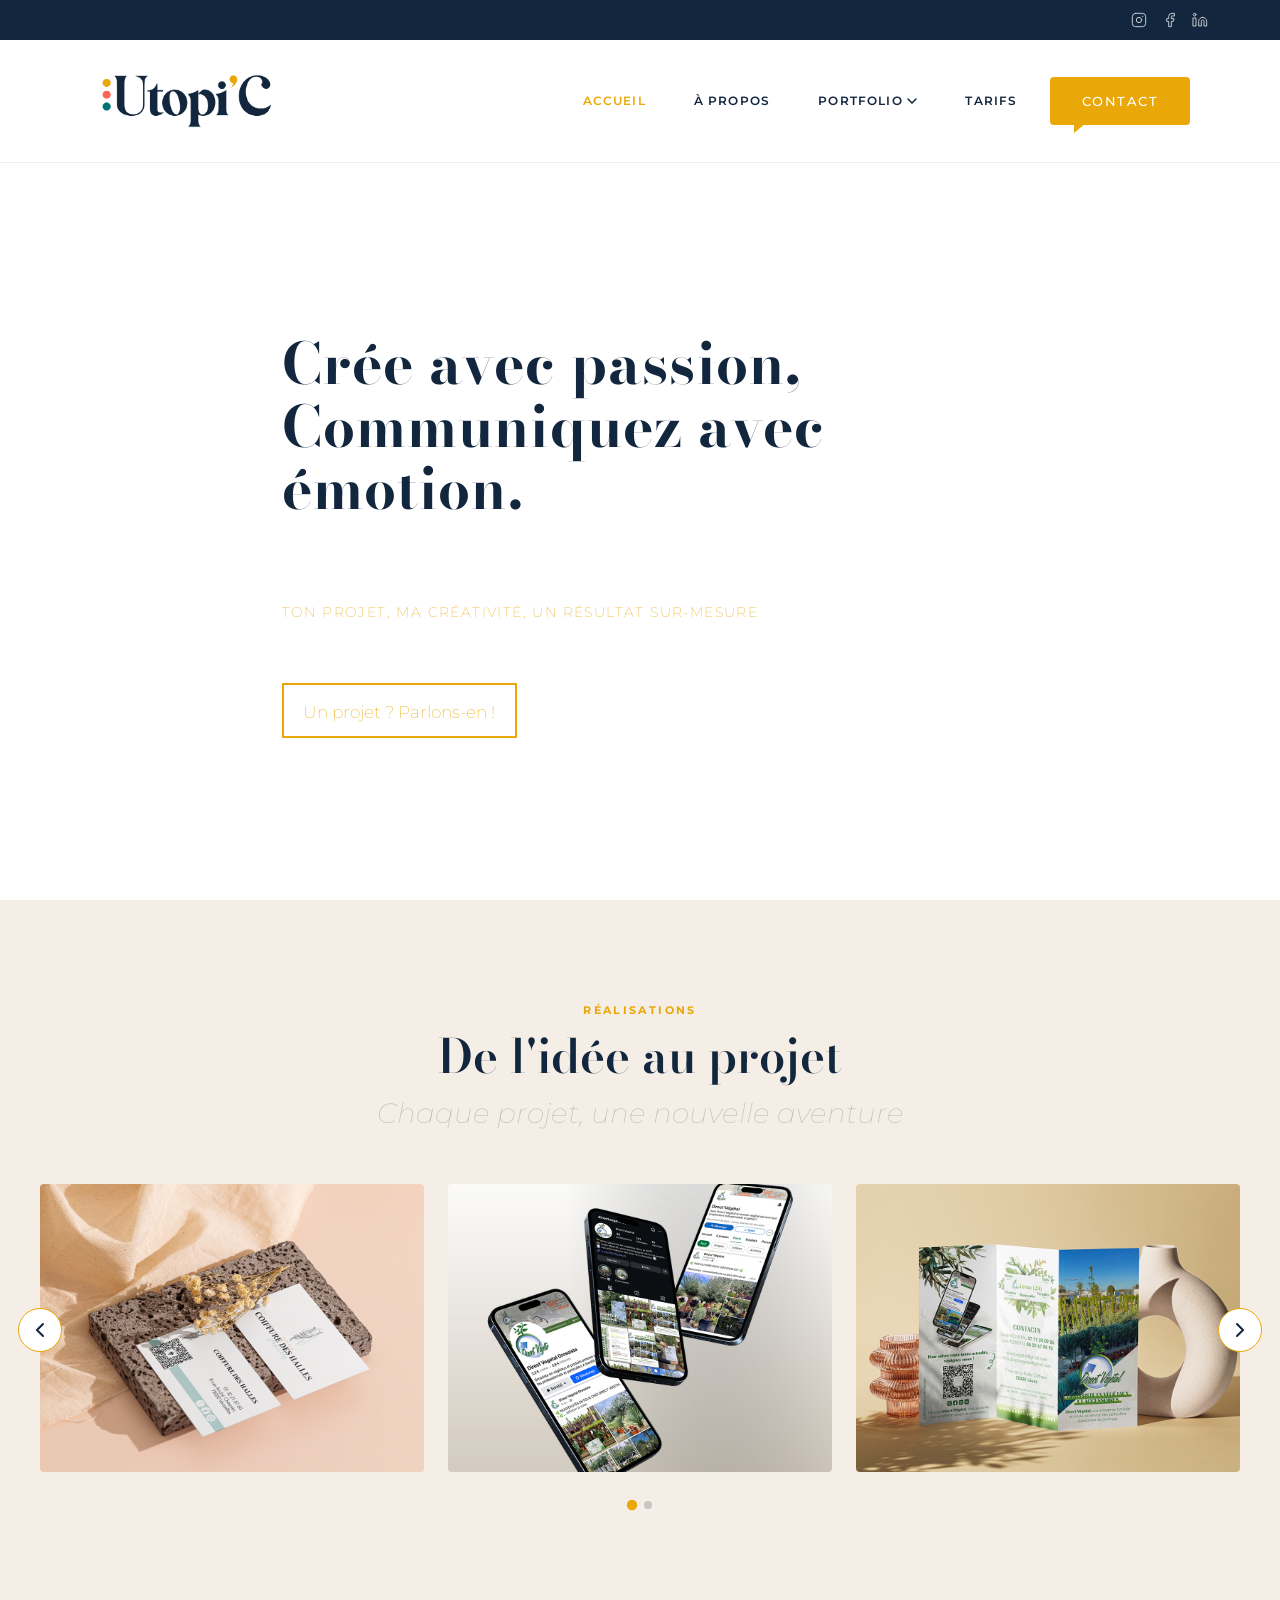
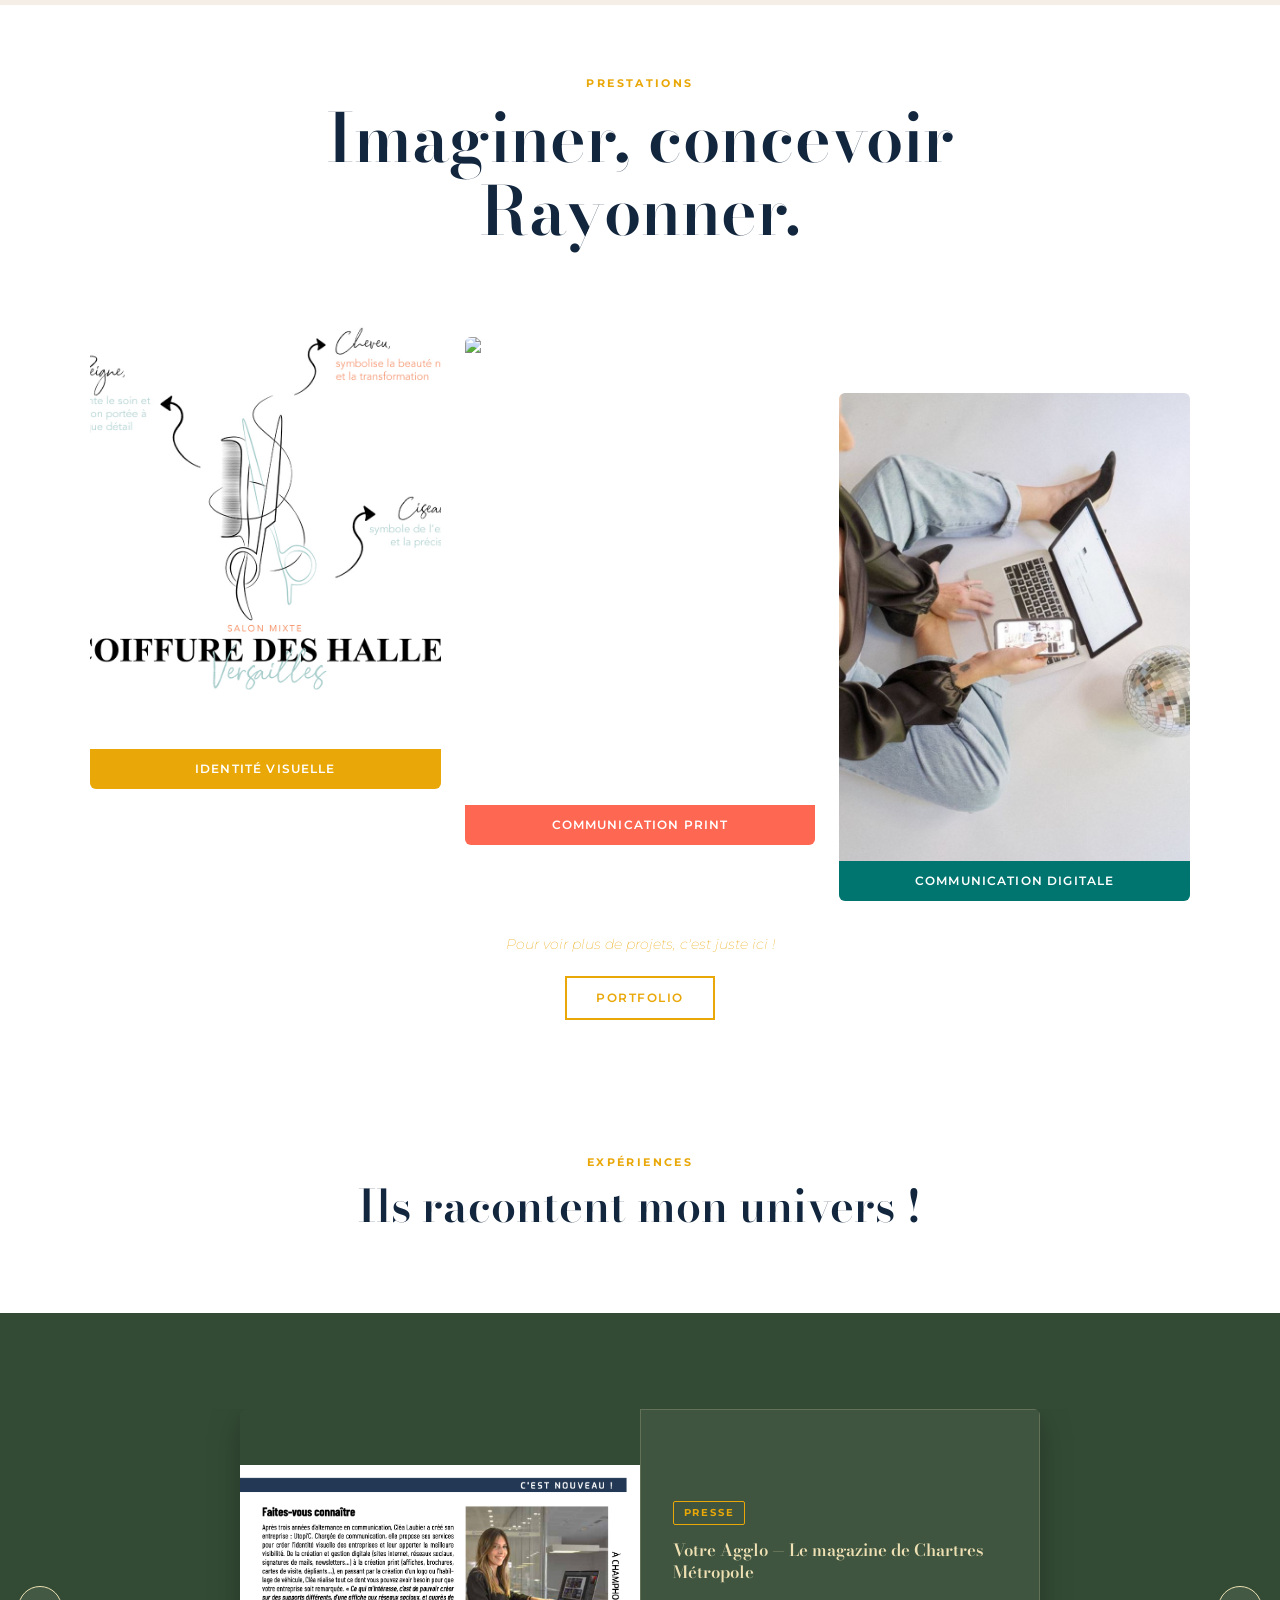
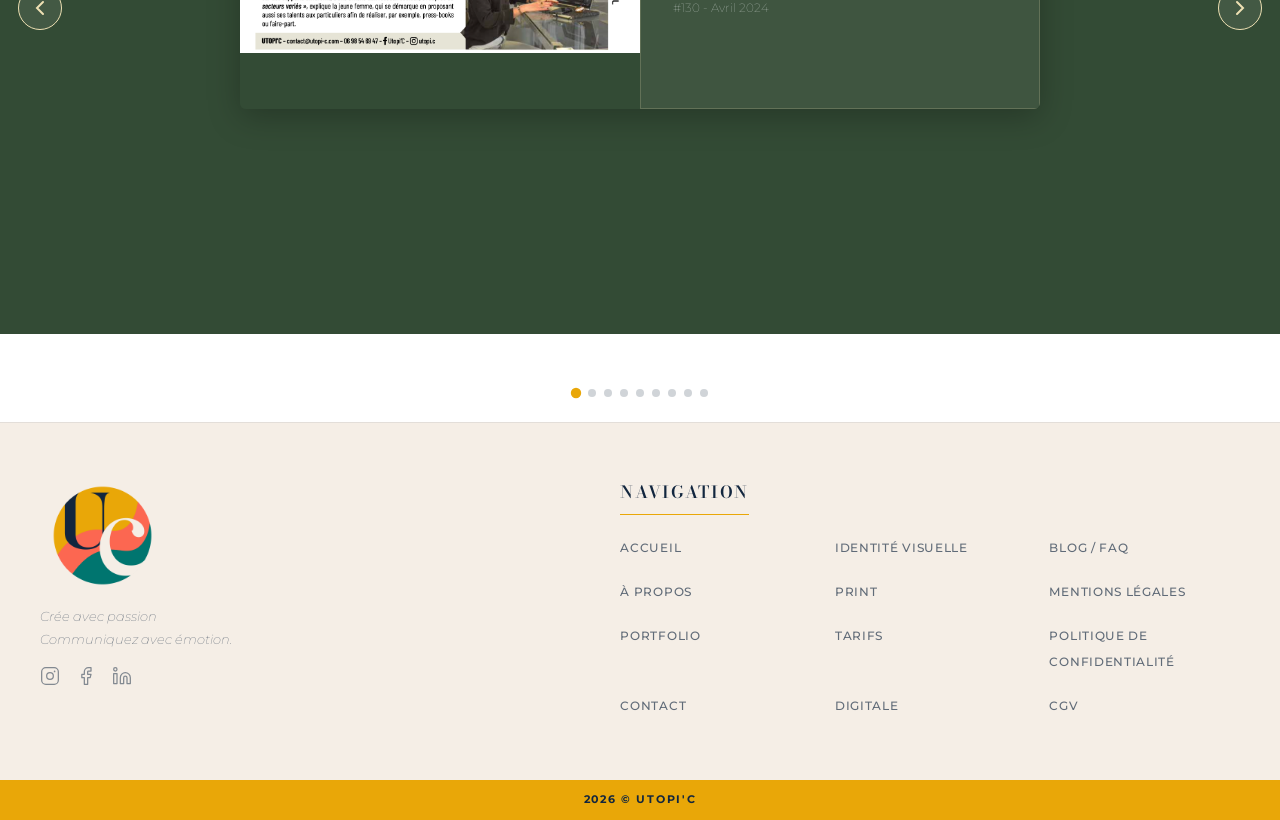
==== commit 23fd485f: "Round 15c — Nav Tarifs + sous-titre portfolio social - Ajout lien "Tarifs" dans la nav principale (t" ====
--- a/index.html
+++ b/index.html
@@ -1,4 +1,4 @@
-﻿<!DOCTYPE html>
+<!DOCTYPE html>
 <html lang="fr">
 <head>
   <meta charset="UTF-8" />
@@ -63,6 +63,7 @@
                 <li><a href="communication-digitale.html" class="header-nav__dropdown-link">Communication digitale</a></li>
               </ul>
             </li>
+            <li><a href="tarifs.html" class="header-nav__link">Tarifs</a></li>
           </ul>
         </nav>
 
@@ -167,7 +168,7 @@
 
         <div class="prestations__cta">
           <p>Pour voir plus de projets, c'est juste ici&nbsp;!</p>
-          <a href="portfolio.html" class="btn btn--navy">Portfolio</a>
+          <a href="portfolio.html" class="btn btn--gold-outline">Portfolio</a>
         </div>
 
       </div>
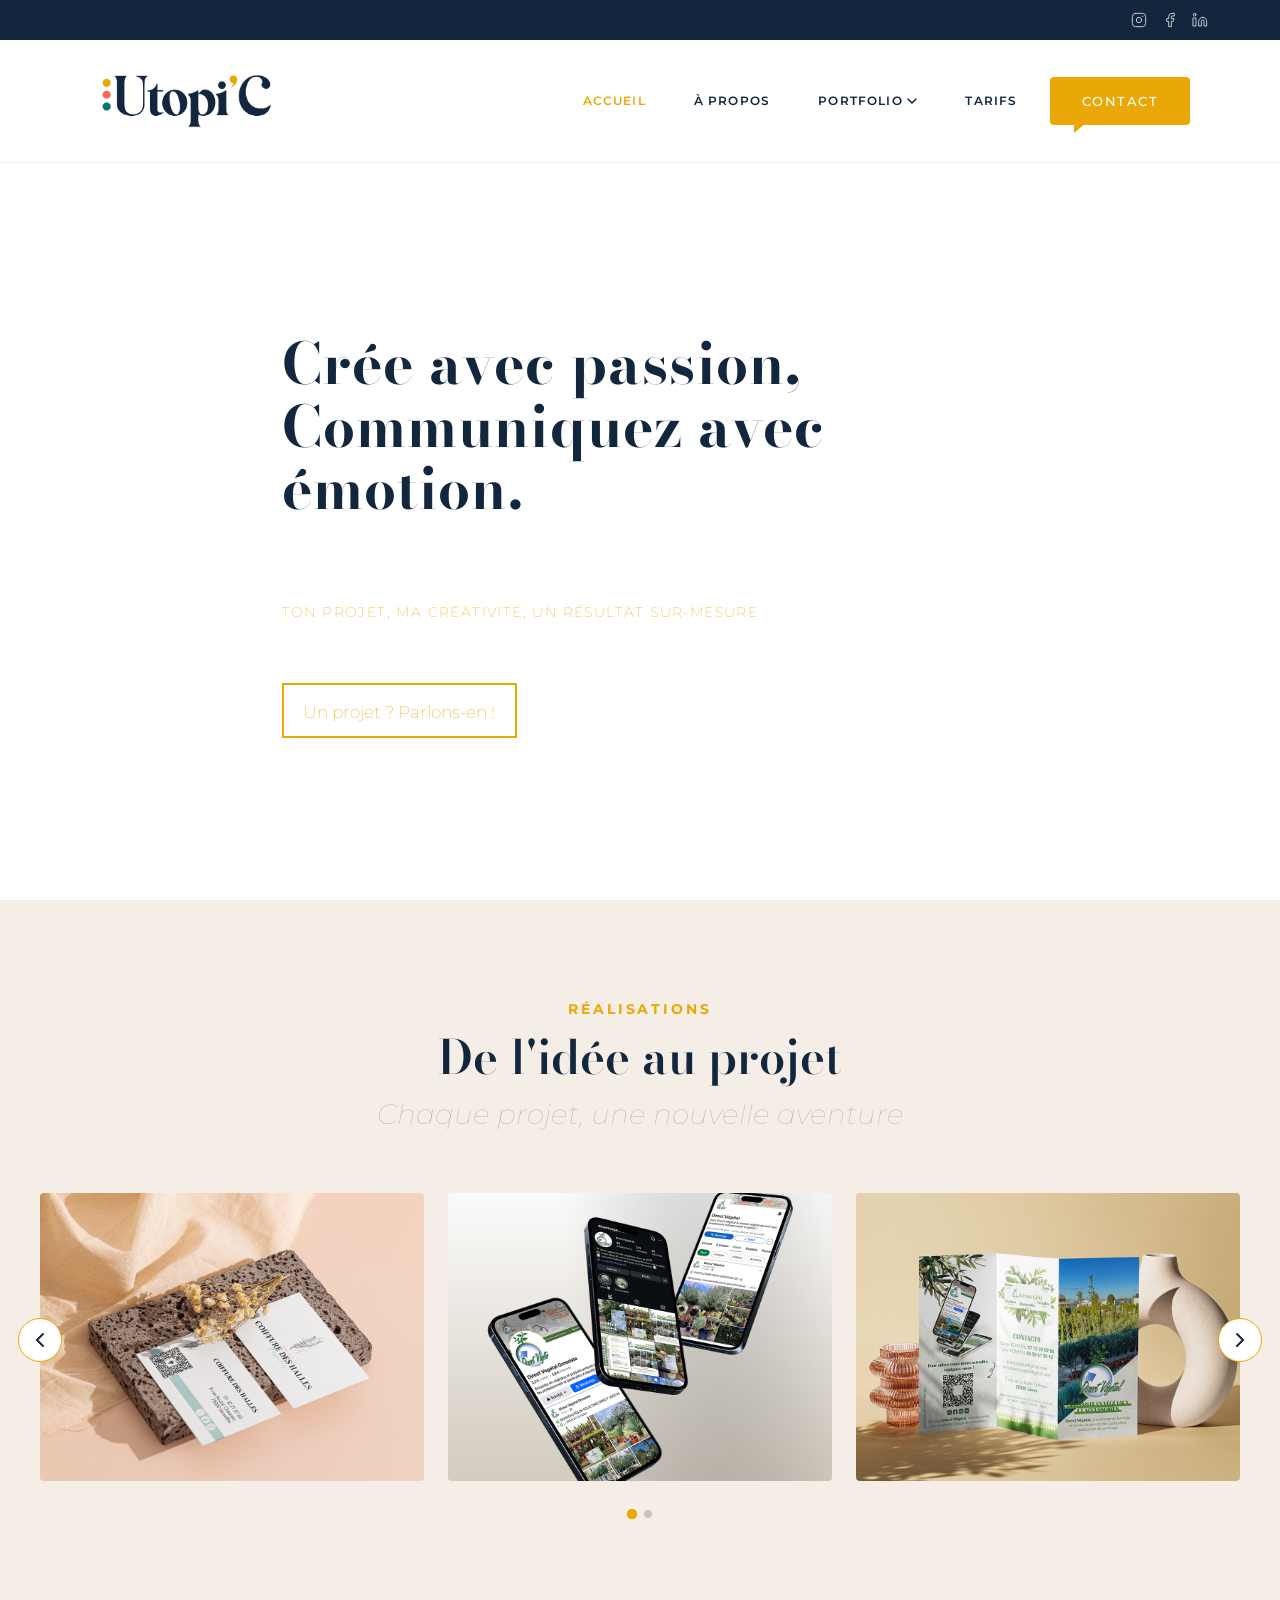
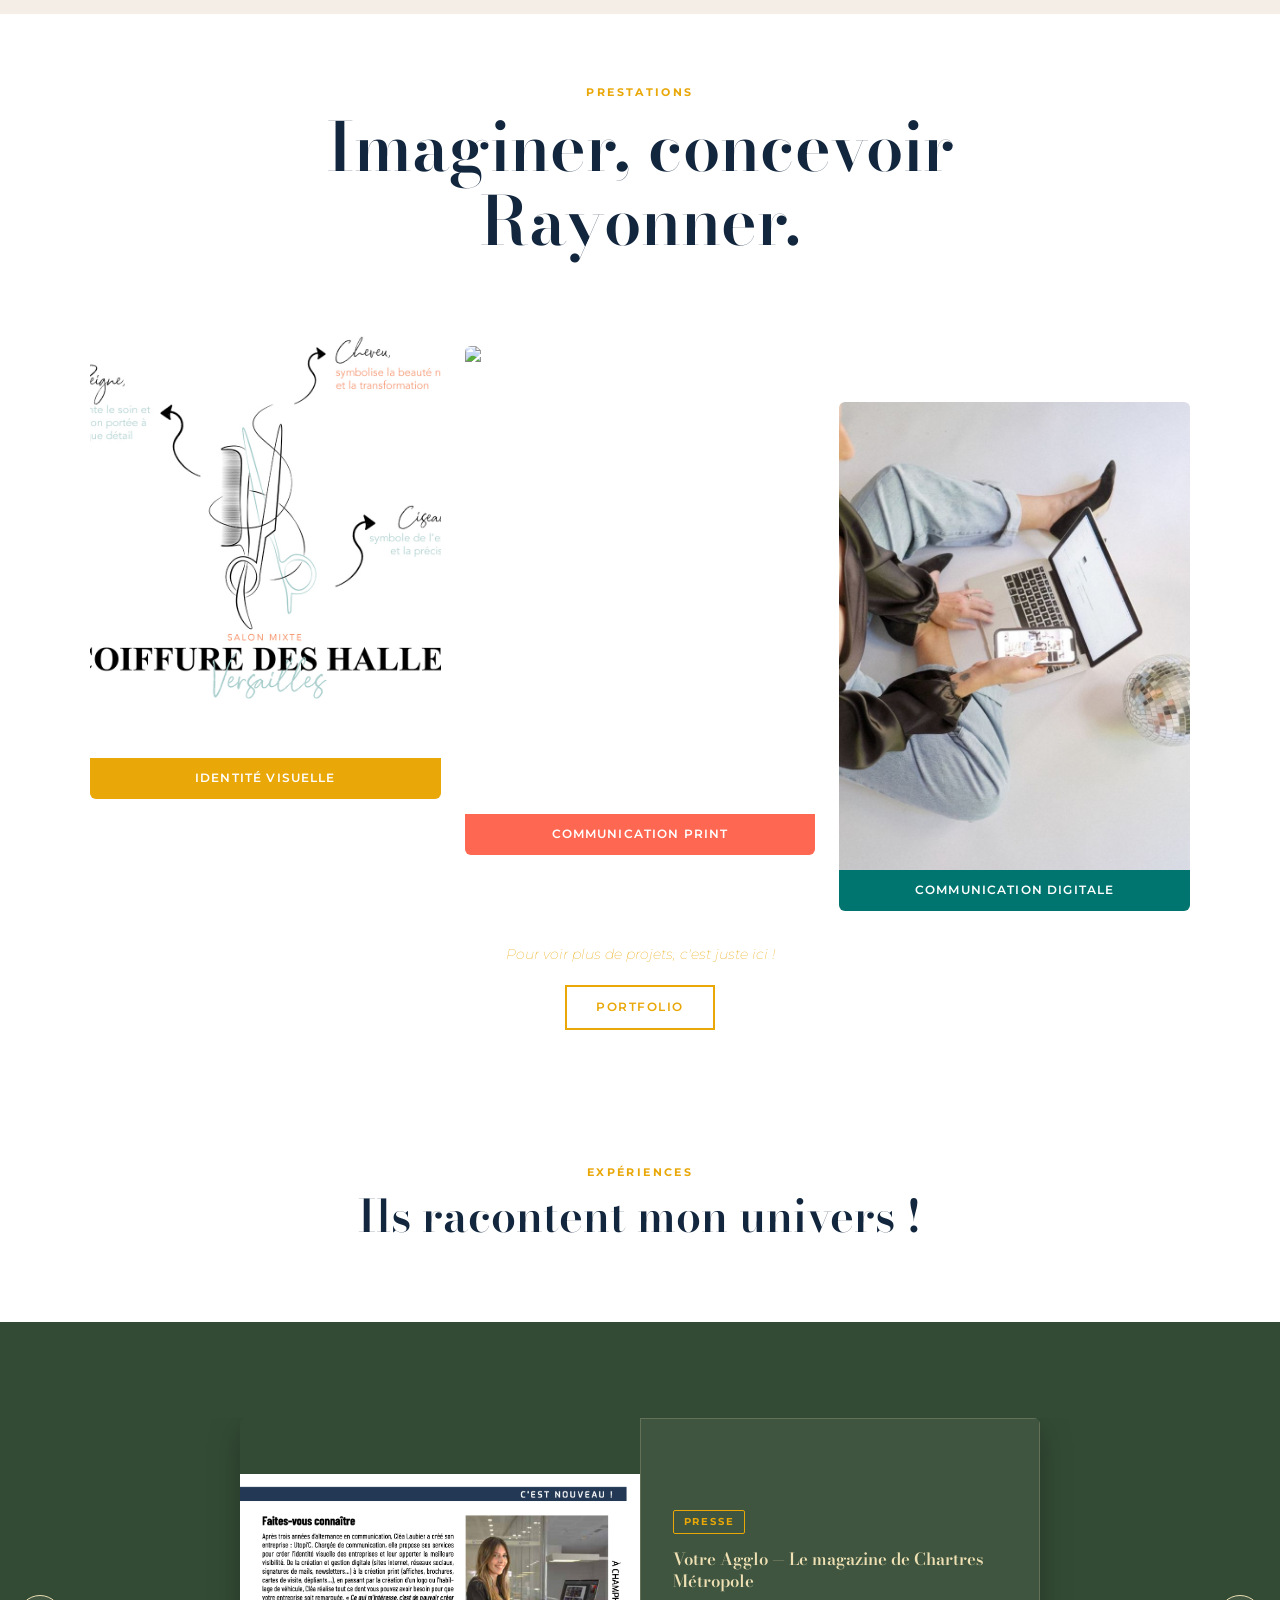
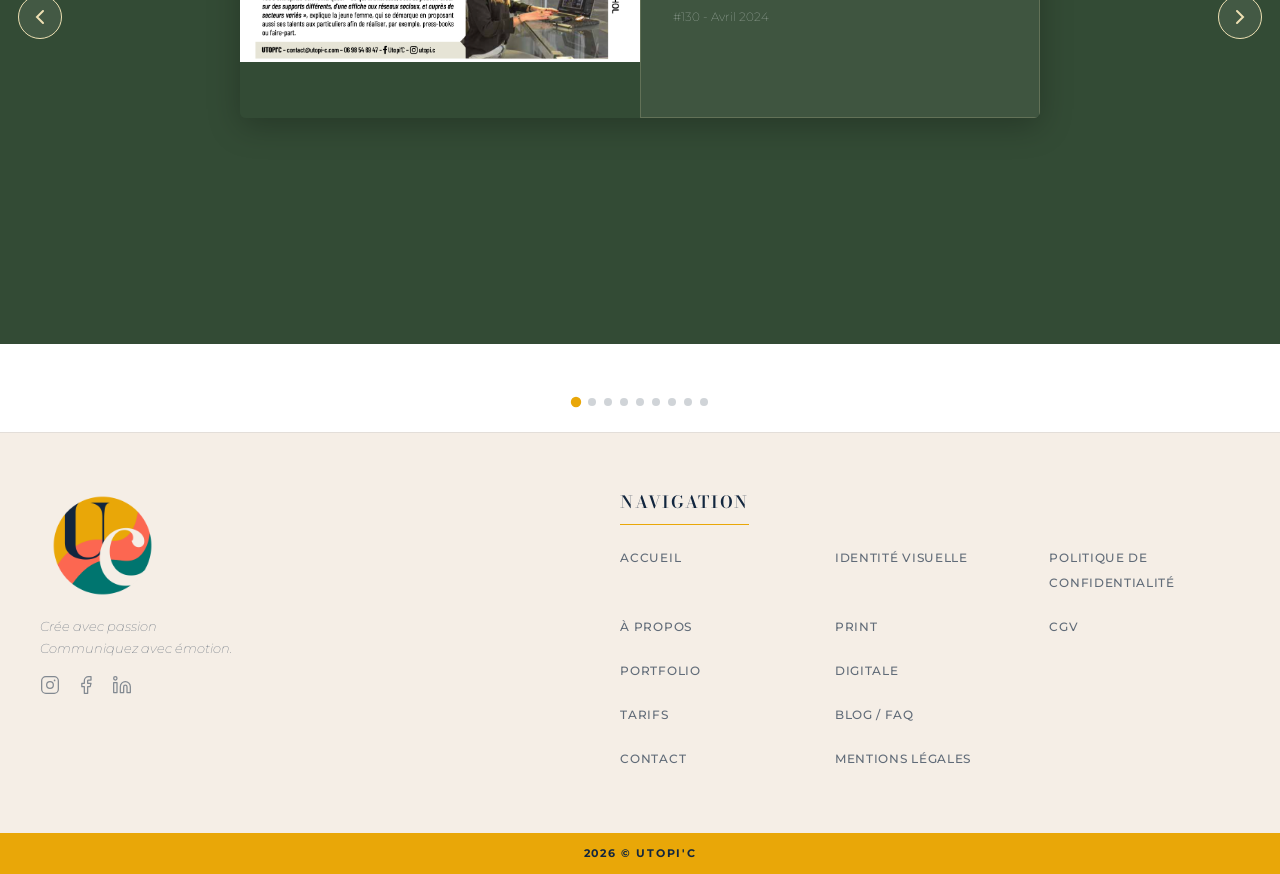
==== commit 5c4cdc77: "Fix footer : Contact en col1, grid-auto-flow column - style.css : grid-auto-flow: column + grid-temp" ====
--- a/index.html
+++ b/index.html
@@ -1,4 +1,4 @@
-<!DOCTYPE html>
+﻿<!DOCTYPE html>
 <html lang="fr">
 <head>
   <meta charset="UTF-8" />
@@ -401,16 +401,16 @@
           <p class="footer-nav-block__title">Navigation</p>
           <ul class="footer-nav-block__cols">
             <li><a href="index.html">Accueil</a></li>
-            <li><a href="identite-visuelle.html">Identité visuelle</a></li>
-            <li><a href="#">Blog / FAQ</a></li>
             <li><a href="a-propos.html">À propos</a></li>
-            <li><a href="communication-print.html">Print</a></li>
-            <li><a href="mentions-legales.html">Mentions légales</a></li>
             <li><a href="portfolio.html">Portfolio</a></li>
             <li><a href="tarifs.html">Tarifs</a></li>
+            <li><a href="contact.html">Contact</a></li>
+            <li><a href="identite-visuelle.html">Identité visuelle</a></li>
+            <li><a href="communication-print.html">Print</a></li>
+            <li><a href="communication-digitale.html">Digitale</a></li>
+            <li><a href="#">Blog / FAQ</a></li>
+            <li><a href="mentions-legales.html">Mentions légales</a></li>
             <li><a href="politique-confidentialite.html">Politique de confidentialité</a></li>
-            <li><a href="contact.html">Contact</a></li>
-            <li><a href="communication-digitale.html">Digitale</a></li>
             <li><a href="cgv.html">CGV</a></li>
           </ul>
         </div>
--- a/css/style.css
+++ b/css/style.css
@@ -349,6 +349,8 @@
 .footer-nav-block__cols {
   display: grid;
   grid-template-columns: 1fr 1fr 1fr;
+  grid-template-rows: repeat(5, auto);
+  grid-auto-flow: column;
   gap: 0.75rem 1.5rem;
 }
 .footer-nav-block__cols li { margin-bottom: 0.4rem; }
@@ -480,7 +482,8 @@
 /* Titre et sous-titre scoped */
 .realisations .section-title { font-size: 47px; }
 .realisations .section-sub { font-size: 28px; color: #c0c0c0; opacity: 1; }
-.realisations .section-header { display: block; }
+.realisations .section-header { display: block; margin-bottom: 3.5rem; }
+.realisations .section-label { font-size: 0.85rem; }
 
 /* --- Carousel --- */
 .carousel { position: relative; }
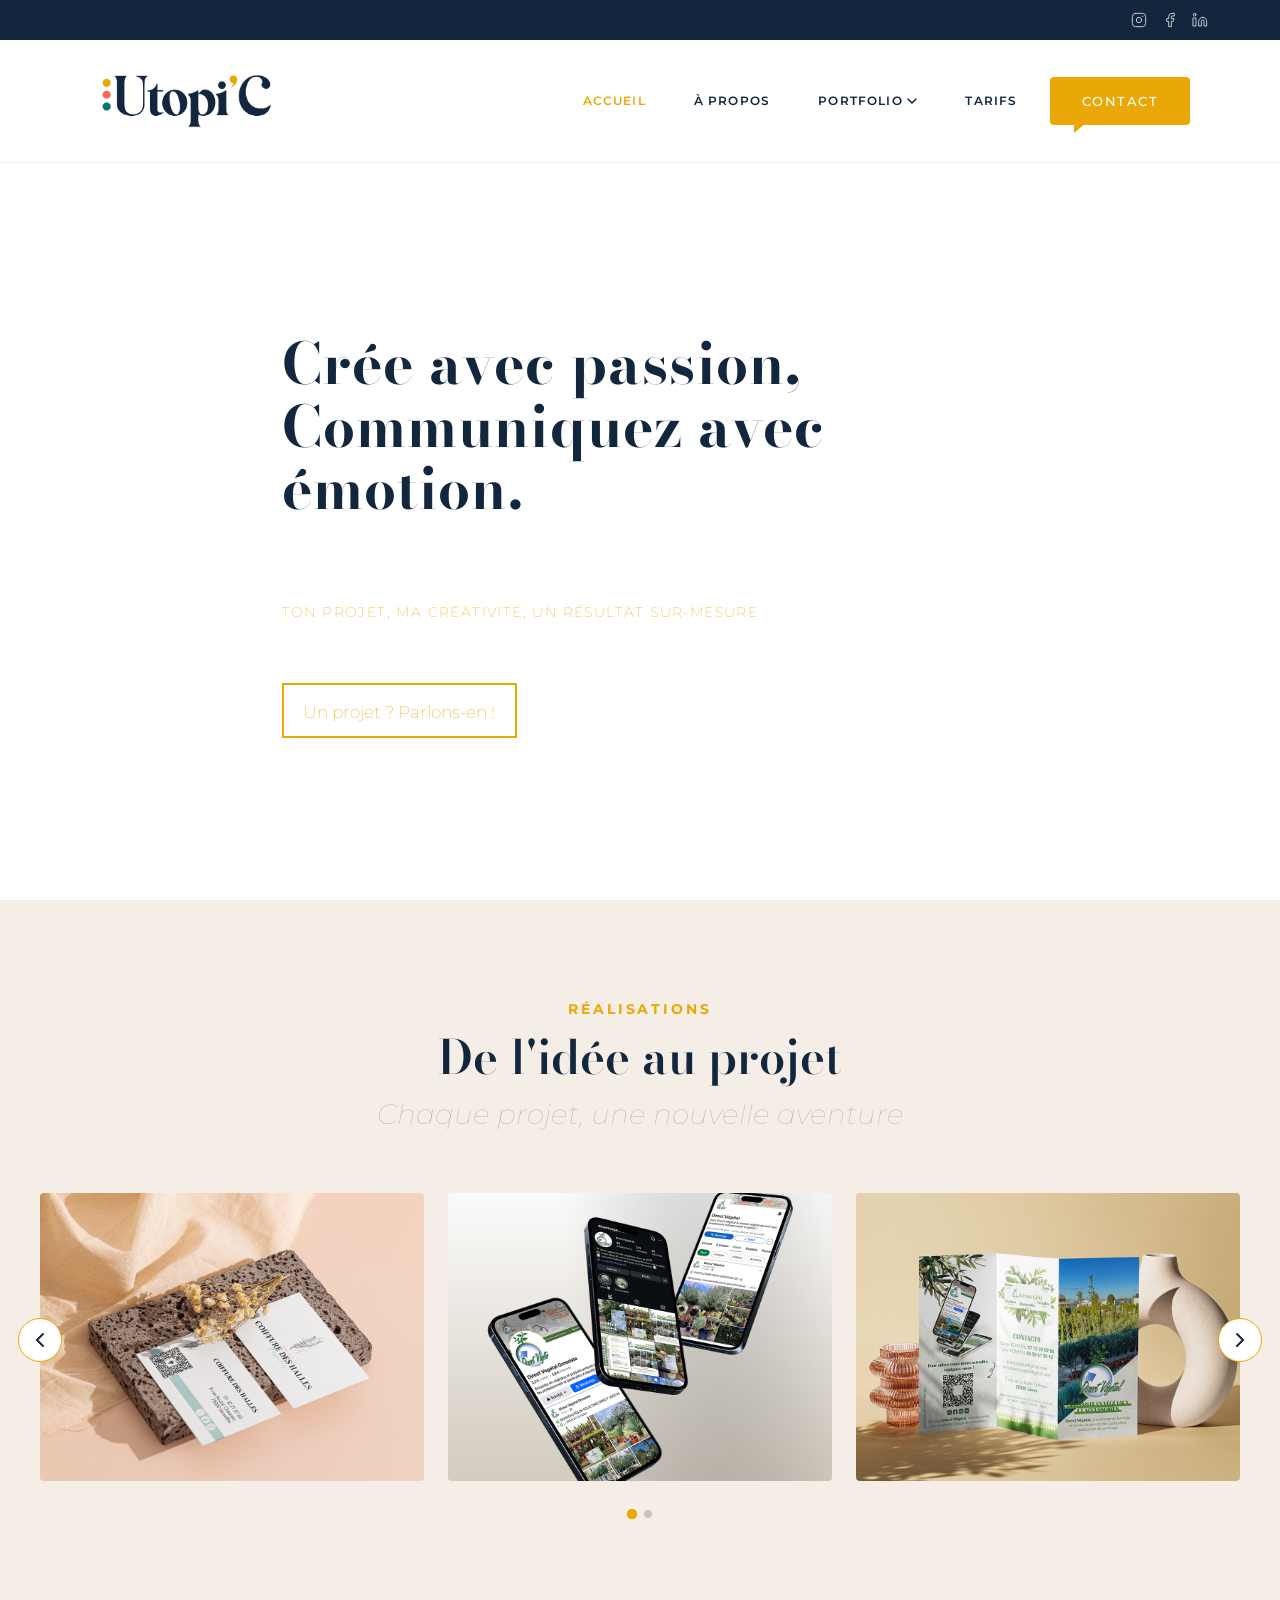
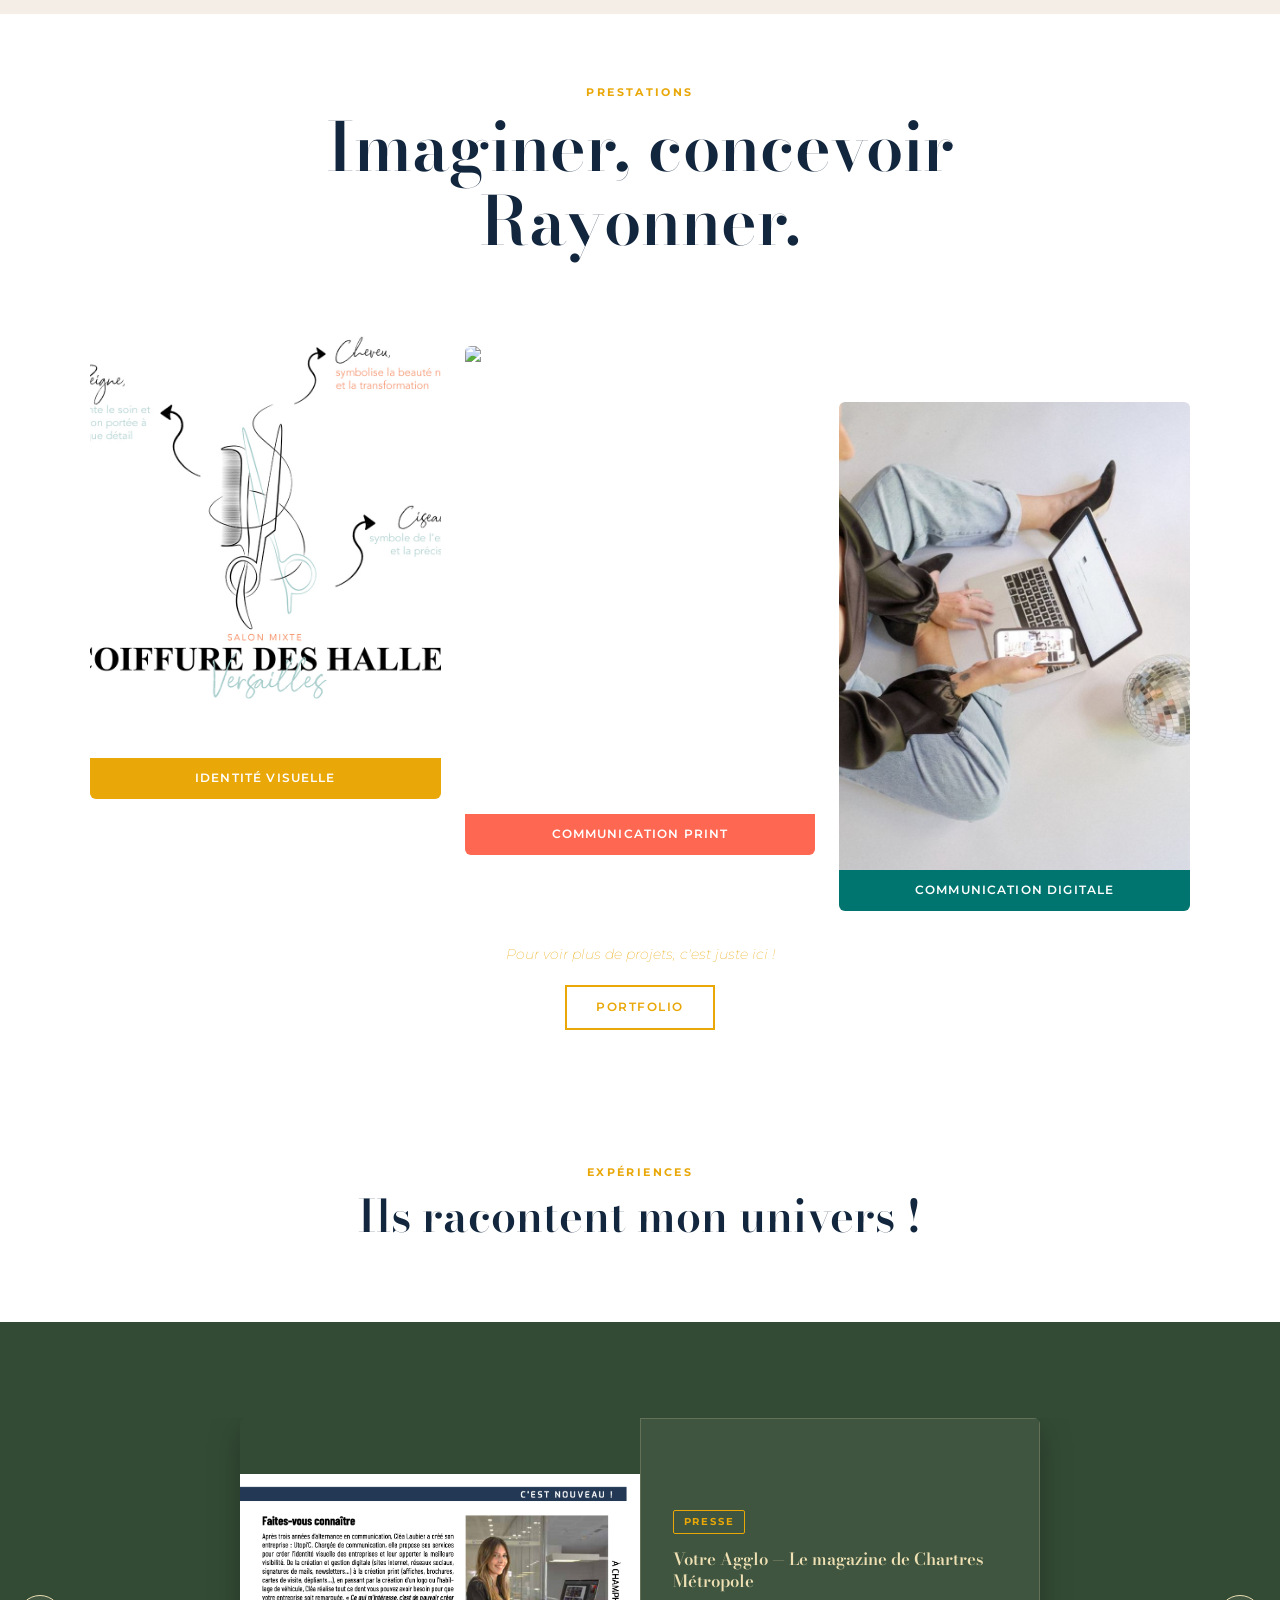
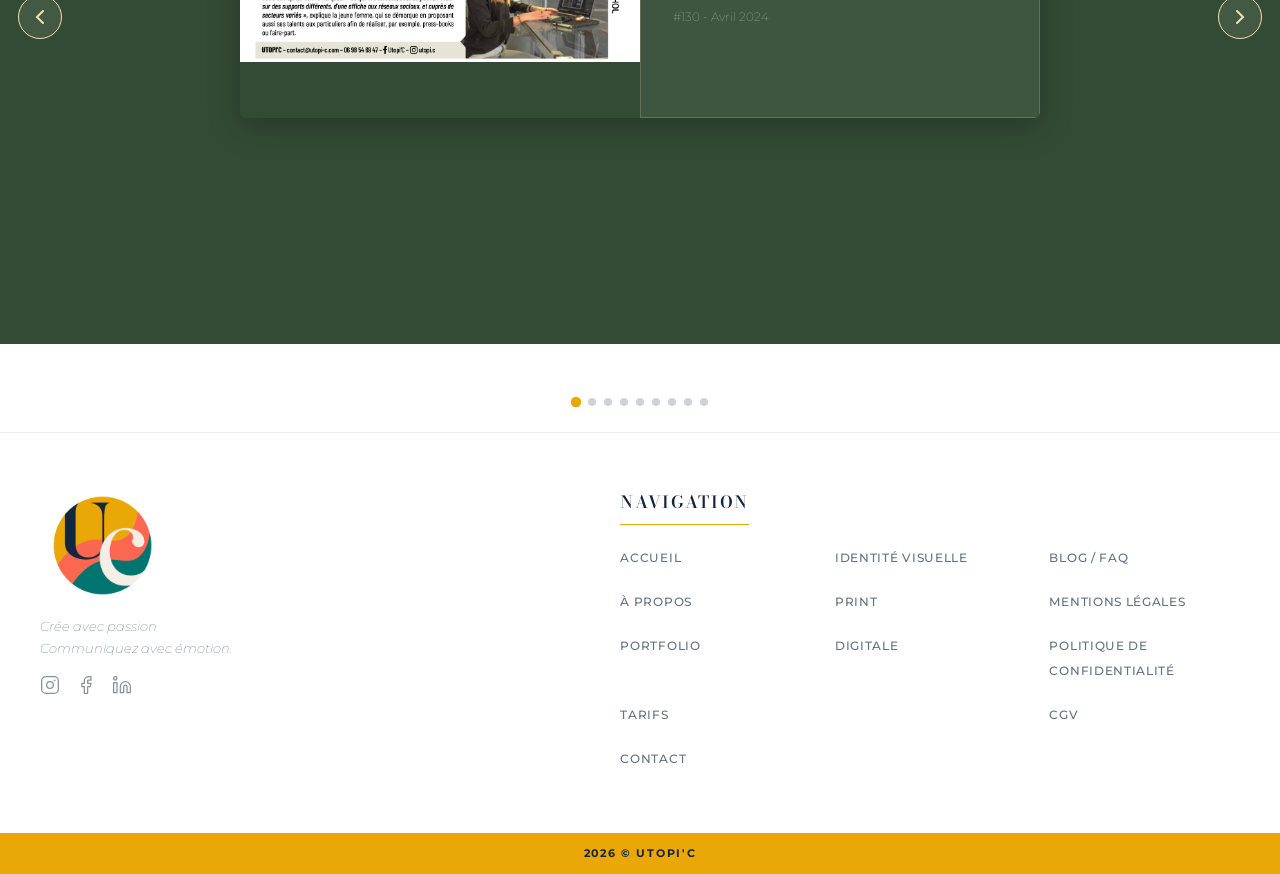
==== commit bc22147c: "Round 16 — Liens sociaux, boutons gold, footer blanc, carrousel, Brevo, tarifs typo Co-Authored-By: " ====
--- a/index.html
+++ b/index.html
@@ -1,4 +1,4 @@
-﻿<!DOCTYPE html>
+<!DOCTYPE html>
 <html lang="fr">
 <head>
   <meta charset="UTF-8" />
@@ -19,17 +19,17 @@
     <div class="header-topbar">
       <div class="header-topbar__inner">
         <div class="header-topbar__socials">
-          <a href="https://www.instagram.com/utopi.c/" target="_blank" rel="noopener" aria-label="Instagram">
+          <a href="https://www.instagram.com/utopi.c__" target="_blank" rel="noopener" aria-label="Instagram">
             <svg width="16" height="16" viewBox="0 0 24 24" fill="none" stroke="currentColor" stroke-width="1.5" stroke-linecap="round" stroke-linejoin="round">
               <rect x="2" y="2" width="20" height="20" rx="5" ry="5"/><circle cx="12" cy="12" r="4"/><circle cx="17.5" cy="6.5" r="1" fill="currentColor" stroke="none"/>
             </svg>
           </a>
-          <a href="https://www.facebook.com/utopic.communication" target="_blank" rel="noopener" aria-label="Facebook">
+          <a href="https://www.facebook.com/profile.php?id=61557195407284" target="_blank" rel="noopener" aria-label="Facebook">
             <svg width="16" height="16" viewBox="0 0 24 24" fill="none" stroke="currentColor" stroke-width="1.5" stroke-linecap="round" stroke-linejoin="round">
               <path d="M18 2h-3a5 5 0 0 0-5 5v3H7v4h3v8h4v-8h3l1-4h-4V7a1 1 0 0 1 1-1h3z"/>
             </svg>
           </a>
-          <a href="https://www.linkedin.com/in/cl%C3%A9a-laubier/" target="_blank" rel="noopener" aria-label="LinkedIn">
+          <a href="https://www.linkedin.com/in/cl%C3%A9a-laubier-a867a7197/" target="_blank" rel="noopener" aria-label="LinkedIn">
             <svg width="16" height="16" viewBox="0 0 24 24" fill="none" stroke="currentColor" stroke-width="1.5" stroke-linecap="round" stroke-linejoin="round">
               <path d="M16 8a6 6 0 0 1 6 6v7h-4v-7a2 2 0 0 0-2-2 2 2 0 0 0-2 2v7h-4v-7a6 6 0 0 1 6-6z"/><rect x="2" y="9" width="4" height="12"/><circle cx="4" cy="4" r="2"/>
             </svg>
@@ -121,6 +121,12 @@
               <li class="carousel__slide">
                 <img src="assets/images/carousel-4.jpg" alt="Letizia Dulier — dossier de sponsoring" loading="lazy" />
               </li>
+              <li class="carousel__slide">
+                <img src="assets/images/portfolio-print.jpg" alt="Communication print — projet" loading="lazy" />
+              </li>
+              <li class="carousel__slide">
+                <img src="assets/images/portfolio-digitale.jpg" alt="Communication digitale — projet" loading="lazy" />
+              </li>
             </ul>
           </div>
 
@@ -208,8 +214,8 @@
 
               <li class="carousel__slide carousel__slide--presse">
                 <div class="presse-card">
-                  <div class="presse-card__img-wrap" style="background:#4A5D52;display:flex;align-items:center;justify-content:center;">
-                    <p style="color:#fff;font-family:'Bodoni Moda',serif;font-size:1.1rem;text-align:center;padding:1rem;">Article BGE<br />Terres de Loire</p>
+                  <div class="presse-card__img-wrap">
+                    <img src="assets/images/article-bge.jpg" alt="Article BGE Terres de Loire" loading="lazy" />
                   </div>
                   <div class="presse-card__body">
                     <span class="presse-card__badge">Article</span>
@@ -379,17 +385,17 @@
           <img src="assets/logos/logo-utopic-mini.png" alt="Utopi'C" class="footer-brand__logo" />
           <p class="footer-brand__tagline">Crée avec passion<br />Communiquez avec émotion.</p>
           <div class="footer-brand__socials">
-            <a href="https://www.instagram.com/utopi.c/" target="_blank" rel="noopener" aria-label="Instagram">
+            <a href="https://www.instagram.com/utopi.c__" target="_blank" rel="noopener" aria-label="Instagram">
               <svg width="20" height="20" viewBox="0 0 24 24" fill="none" stroke="currentColor" stroke-width="1.5" stroke-linecap="round" stroke-linejoin="round">
                 <rect x="2" y="2" width="20" height="20" rx="5" ry="5"/><circle cx="12" cy="12" r="4"/><circle cx="17.5" cy="6.5" r="1" fill="currentColor" stroke="none"/>
               </svg>
             </a>
-            <a href="https://www.facebook.com/utopic.communication" target="_blank" rel="noopener" aria-label="Facebook">
+            <a href="https://www.facebook.com/profile.php?id=61557195407284" target="_blank" rel="noopener" aria-label="Facebook">
               <svg width="20" height="20" viewBox="0 0 24 24" fill="none" stroke="currentColor" stroke-width="1.5" stroke-linecap="round" stroke-linejoin="round">
                 <path d="M18 2h-3a5 5 0 0 0-5 5v3H7v4h3v8h4v-8h3l1-4h-4V7a1 1 0 0 1 1-1h3z"/>
               </svg>
             </a>
-            <a href="https://www.linkedin.com/in/cl%C3%A9a-laubier/" target="_blank" rel="noopener" aria-label="LinkedIn">
+            <a href="https://www.linkedin.com/in/cl%C3%A9a-laubier-a867a7197/" target="_blank" rel="noopener" aria-label="LinkedIn">
               <svg width="20" height="20" viewBox="0 0 24 24" fill="none" stroke="currentColor" stroke-width="1.5" stroke-linecap="round" stroke-linejoin="round">
                 <path d="M16 8a6 6 0 0 1 6 6v7h-4v-7a2 2 0 0 0-2-2 2 2 0 0 0-2 2v7h-4v-7a6 6 0 0 1 6-6z"/><rect x="2" y="9" width="4" height="12"/><circle cx="4" cy="4" r="2"/>
               </svg>
--- a/css/style.css
+++ b/css/style.css
@@ -68,8 +68,14 @@
   letter-spacing: 0.12em;
   text-transform: uppercase;
   cursor: pointer;
-  border: none;
+  border: 2px solid var(--color-gold);
+  color: var(--color-gold);
+  background: transparent;
   transition: background var(--transition), color var(--transition);
+}
+.btn:hover {
+  background: var(--color-gold);
+  color: var(--color-navy);
 }
 .btn--gold-outline {
   border: 2px solid var(--color-gold);
@@ -295,7 +301,7 @@
 .site-footer { }
 
 .footer-main {
-  background: var(--color-cream);
+  background: var(--color-white);
   padding: 3.5rem 2rem;
   border-top: 1px solid rgba(18,38,62,0.08);
 }
@@ -354,6 +360,7 @@
   gap: 0.75rem 1.5rem;
 }
 .footer-nav-block__cols li { margin-bottom: 0.4rem; }
+.footer-nav-block__cols li:nth-child(n+9) { grid-column: 3; }
 .footer-nav-block__cols a {
   font-family: var(--font-body);
   font-size: 0.72rem;
@@ -900,6 +907,7 @@
   .header-nav__item--dropdown.is-open .header-nav__dropdown { display: block; }
   .header-nav__chevron { margin-left: auto; }
   .header-hamburger { display: flex; }
+  .btn-contact-bubble { display: none !important; }
 
   /* Hero */
   .hero__inner { padding: 3rem 1.5rem 4rem; }
@@ -909,7 +917,8 @@
 
   /* Footer */
   .footer-main__inner { grid-template-columns: 1fr; gap: 2rem; }
-  .footer-nav-block__cols { grid-template-columns: 1fr; }
+  .footer-nav-block__cols { grid-template-columns: 1fr; gap: 0; }
+  .footer-nav-block__cols a { display: block; padding: 8px 0; font-size: 13px; }
 
   /* Carousel */
   .carousel__slide { flex: 0 0 100%; }
@@ -927,6 +936,21 @@
   .presse-card__img-wrap { aspect-ratio: 16/9; }
   .carousel__slide--presse { flex: 0 0 100%; }
   .avis-card { padding: 2rem 1.5rem; }
+
+  /* Portfolio social — mobile */
+  .portfolio-social > div { flex-direction: column !important; padding: 40px 24px !important; min-height: auto !important; }
+  .portfolio-social > div > div:first-child { width: 100% !important; text-align: center; }
+  .portfolio-social > div > div:last-child { width: 100% !important; height: 220px !important; margin-top: 1.5rem; }
+  .portfolio-social img { width: 160px !important; right: 50% !important; transform: translateX(50%) rotate(-8deg) !important; top: 50% !important; }
+
+  /* À propos */
+  .ap-intro { flex-direction: column; }
+  .ap-intro__photo { width: 100%; max-width: 280px; margin: 0 auto 2rem; }
+  .ap-skills { flex-direction: column; }
+  .ap-skills__col { width: 100%; }
+
+  /* Sub-pages */
+  .sub-hero__title { font-size: clamp(2.5rem, 10vw, 5rem) !important; }
 }
 
 @media (min-width: 769px) and (max-width: 1024px) {
@@ -934,4 +958,87 @@
   .prestations__stagger { grid-template-columns: repeat(2, 1fr); }
   .presta-item:nth-child(1),
   .presta-item:nth-child(3) { margin-top: 1.5rem; }
-}
+
+  /* Portfolio social — tablet */
+  .portfolio-social > div { padding: 40px 40px !important; }
+  .portfolio-social > div > div:first-child { width: 45% !important; }
+}
+
+/* ===== PORTFOLIO SOCIAL ===== */
+.portfolio-social {
+  position: relative;
+  min-height: 480px;
+  background: #f5eee6;
+  overflow: hidden;
+}
+
+.ps-wave {
+  position: absolute;
+  top: 0;
+  left: 0;
+  width: 100%;
+  height: 100%;
+  z-index: 0;
+  pointer-events: none;
+}
+
+.ps-inner {
+  position: relative;
+  z-index: 1;
+  display: flex;
+  align-items: center;
+  justify-content: space-between;
+  padding: 60px 80px;
+  min-height: 480px;
+  max-width: 1400px;
+  margin: 0 auto;
+}
+
+.ps-text {
+  width: 38%;
+  text-align: center;
+}
+
+.ps-title {
+  font-family: 'Bodoni Moda', serif;
+  font-size: 1.6rem;
+  font-weight: 400;
+  font-style: italic;
+  line-height: 1.4;
+  color: #12263e;
+  margin-bottom: 28px;
+}
+
+.ps-btn {
+  display: inline-block;
+  padding: 10px 26px;
+  border: 1.5px solid #e9a708;
+  color: #e9a708;
+  font-family: 'Montserrat', sans-serif;
+  font-size: 13px;
+  font-weight: 500;
+  text-decoration: none;
+  transition: background 0.2s, color 0.2s;
+}
+.ps-btn:hover {
+  background: #e9a708;
+  color: #12263e;
+}
+
+.ps-phones {
+  position: relative;
+  width: 50%;
+  height: 380px;
+  flex-shrink: 0;
+}
+
+.ps-phone {
+  position: absolute;
+  width: 170px;
+  border-radius: 16px;
+  filter: drop-shadow(0 16px 32px rgba(0,0,0,0.35));
+  color: transparent;
+}
+.ps-phone--1 { top: 0;    right: 260px; transform: rotate(-14deg); }
+.ps-phone--2 { top: 50px; right: 110px; transform: rotate(4deg); }
+.ps-phone--3 { top: 120px; right: 0;    transform: rotate(-4deg); }
